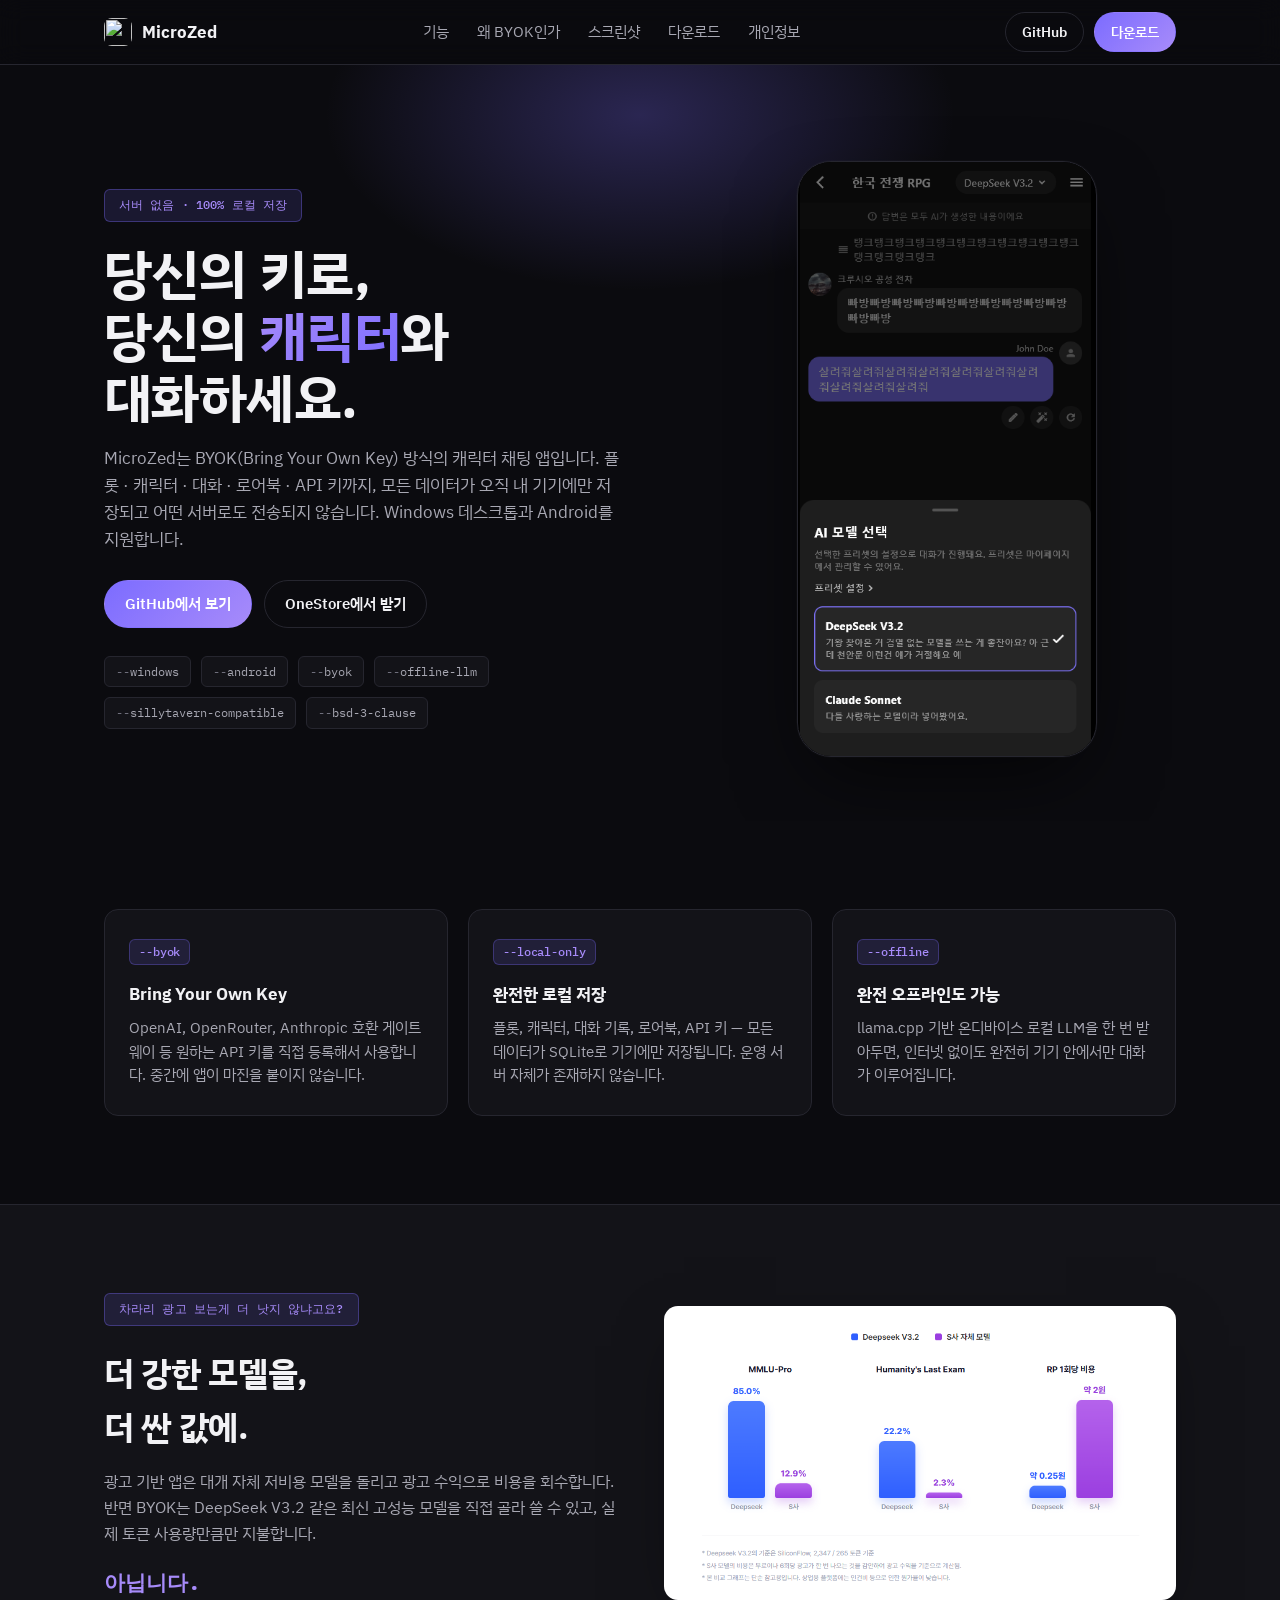
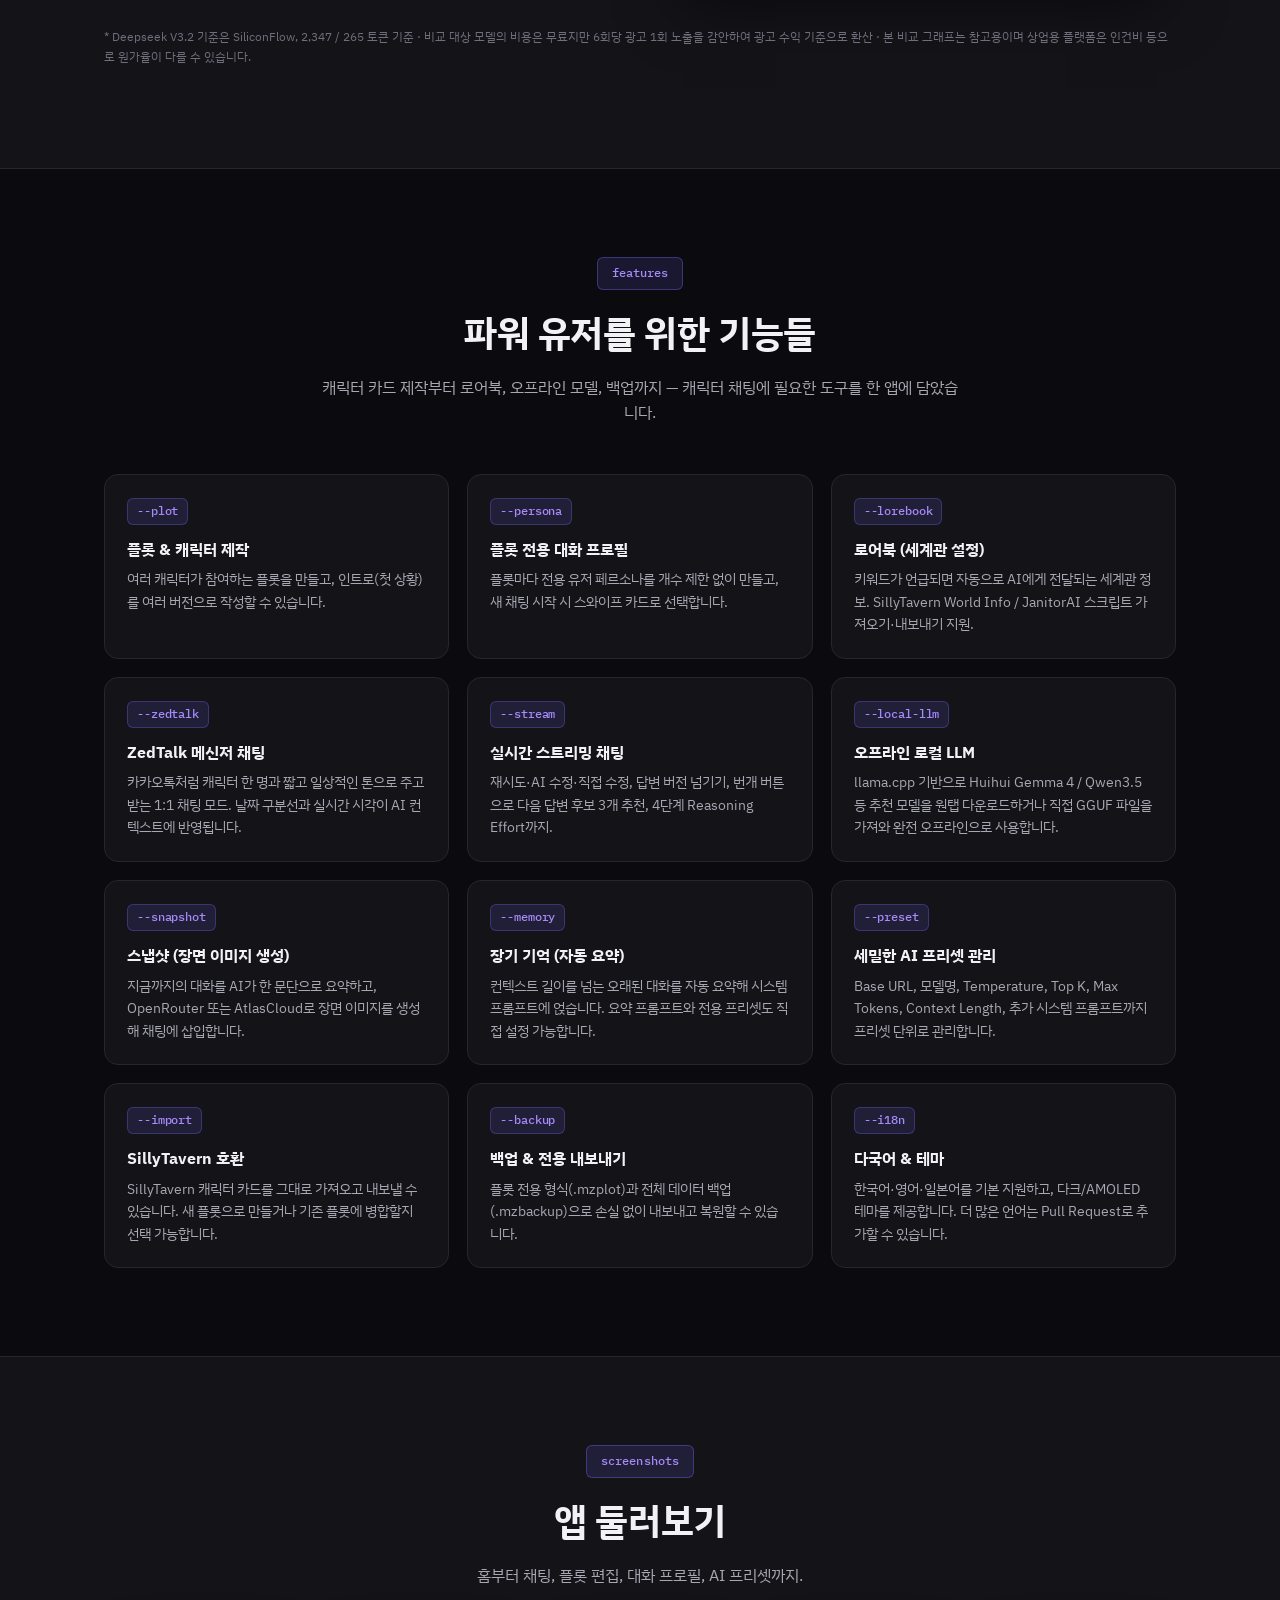
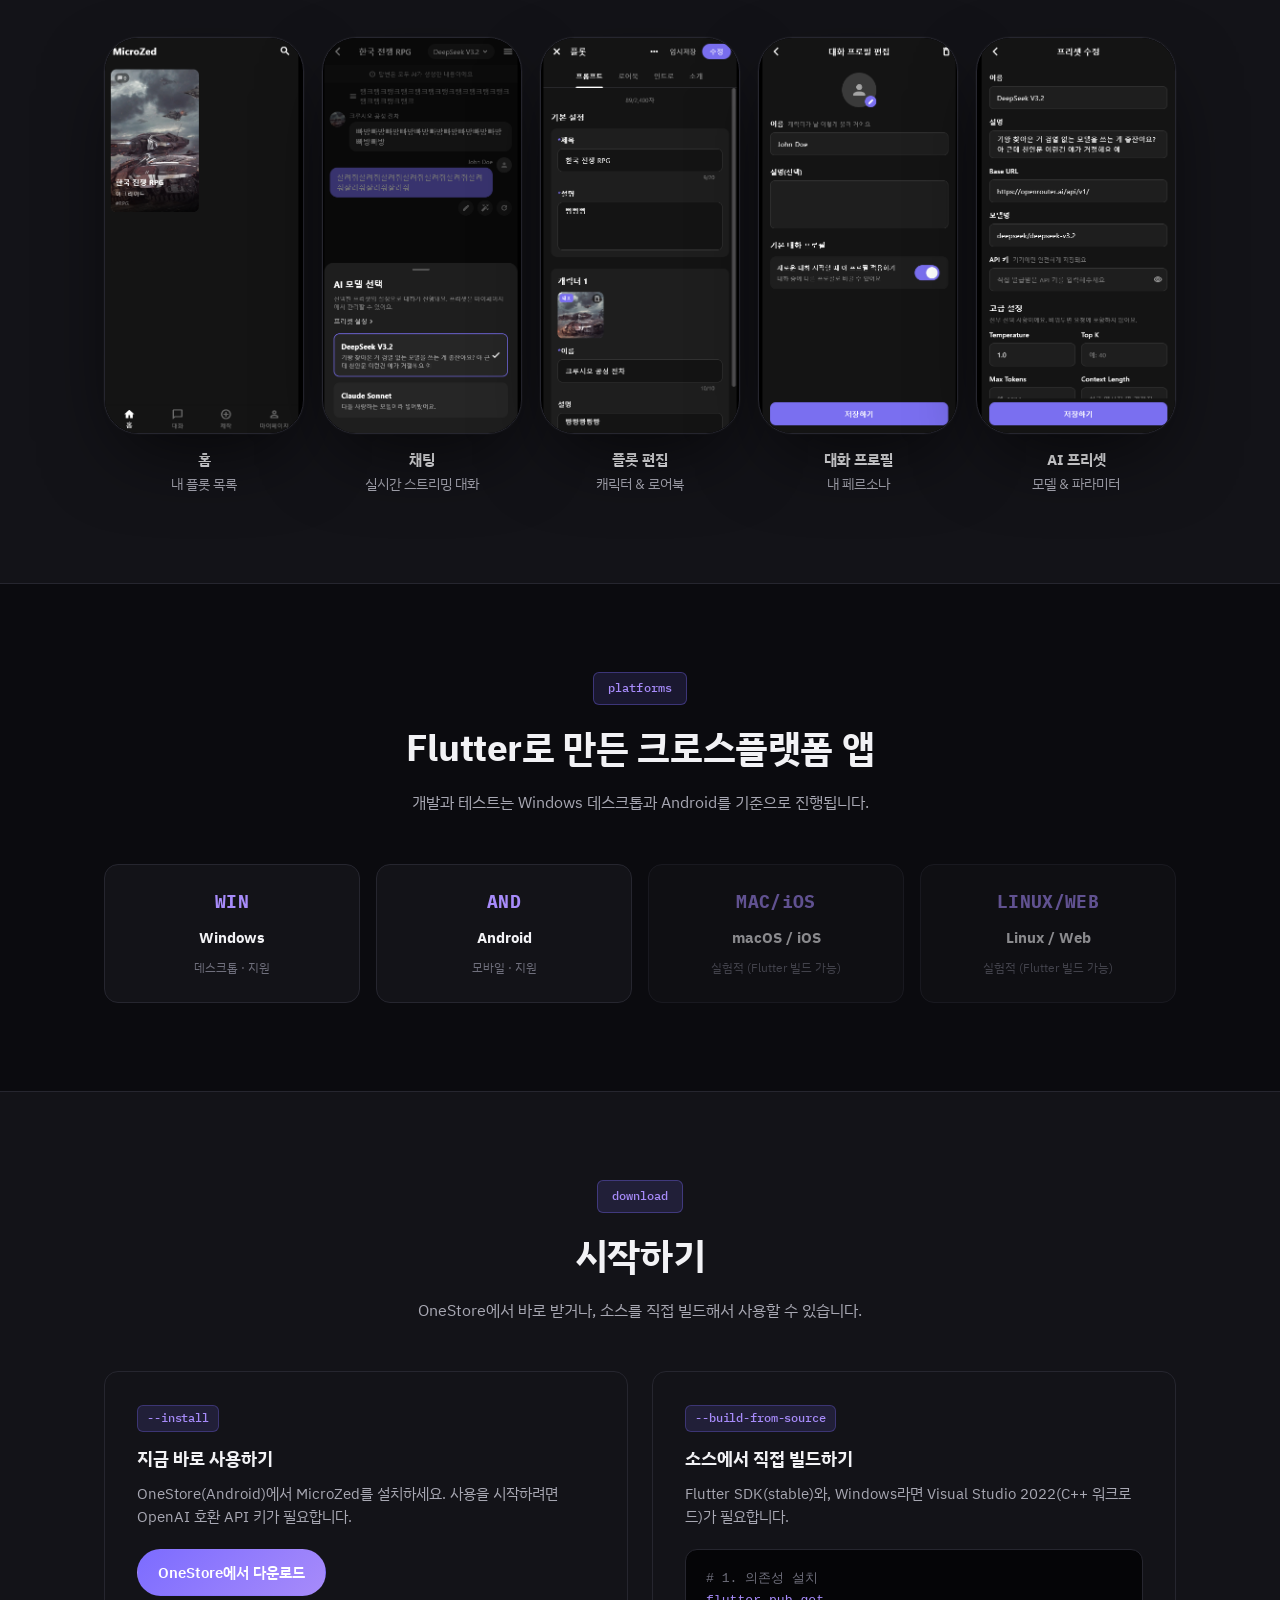
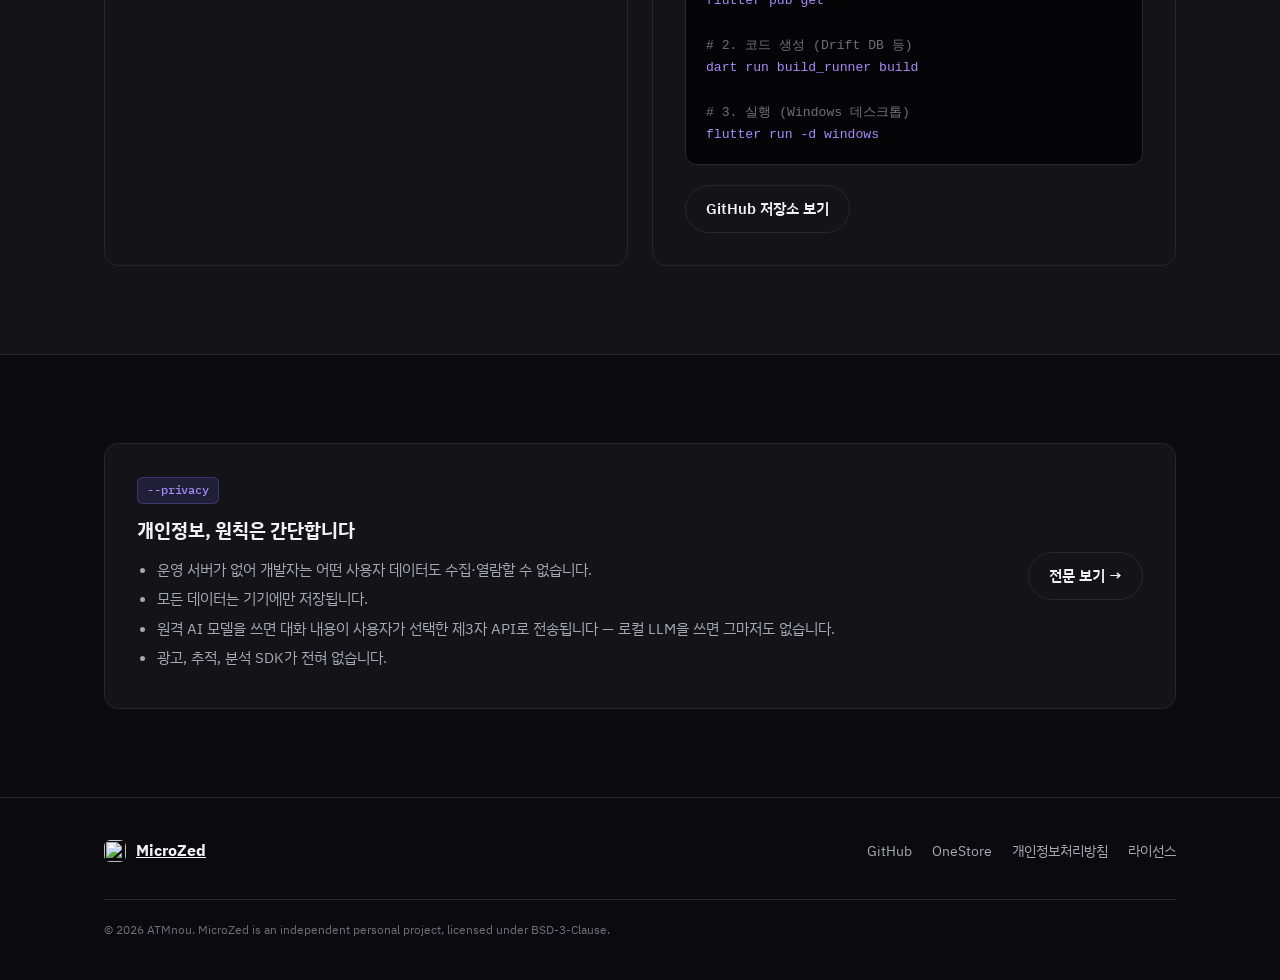
==== docs/index.html @ 9ccc6b8f "page" ====
<!doctype html>
<html lang="ko">
<head>
<meta charset="utf-8">
<meta name="viewport" content="width=device-width, initial-scale=1">
<title>MicroZed — Compact & Strong LLM Frontend for Power Users</title>
<meta name="description" content="MicroZed는 BYOK(Bring Your Own Key) 방식의 캐릭터 채팅 앱입니다. 모든 데이터는 기기에만 저장되고, 오프라인 로컬 LLM도 지원합니다. Windows와 Android에서 사용할 수 있습니다.">
<meta property="og:title" content="MicroZed — Compact & Strong LLM Frontend for Power Users">
<meta property="og:description" content="내 API 키, 내 데이터, 내 기기. 서버 없는 로컬 우선 캐릭터 채팅 앱.">
<meta property="og:type" content="website">
<meta property="og:image" content="./assets/img/showcase.png">
<link rel="icon" href="./assets/img/favicon.png">
<link rel="apple-touch-icon" href="./assets/img/icon-192.png">
<link rel="preconnect" href="https://fonts.googleapis.com">
<link rel="preconnect" href="https://fonts.gstatic.com" crossorigin>
<link href="https://fonts.googleapis.com/css2?family=IBM+Plex+Mono:wght@400;500;600;700&family=IBM+Plex+Sans+KR:wght@400;500;600;700;800&display=swap" rel="stylesheet">
<link rel="stylesheet" href="./assets/css/style.css">
</head>
<body>

<header class="nav">
  <div class="wrap">
    <a href="#top" class="brand">
      <img src="./assets/img/icon-192.png" alt="">
      MicroZed
    </a>
    <nav>
      <ul class="nav-links">
        <li><a href="#features">기능</a></li>
        <li><a href="#byok">왜 BYOK인가</a></li>
        <li><a href="#screenshots">스크린샷</a></li>
        <li><a href="#download">다운로드</a></li>
        <li><a href="#privacy">개인정보</a></li>
      </ul>
    </nav>
    <div class="nav-cta">
      <a class="btn btn-ghost btn-sm" href="https://github.com/ATMnou/MicroZed" target="_blank" rel="noopener">GitHub</a>
      <a class="btn btn-primary btn-sm" href="#download">다운로드</a>
    </div>
    <button class="nav-toggle" aria-label="메뉴" onclick="document.querySelector('.nav-links').classList.toggle('open')">☰</button>
  </div>
</header>

<main id="top">

  <!-- HERO -->
  <section class="hero">
    <div class="wrap">
      <div class="hero-copy">
        <span class="eyebrow">서버 없음 · 100% 로컬 저장</span>
        <h1>당신의 키로,<br>당신의 <span class="accent">캐릭터</span>와<br>대화하세요.</h1>
        <p class="lead">
          MicroZed는 BYOK(Bring Your Own Key) 방식의 캐릭터 채팅 앱입니다.
          플롯 · 캐릭터 · 대화 · 로어북 · API 키까지, 모든 데이터가 오직 내 기기에만 저장되고
          어떤 서버로도 전송되지 않습니다. Windows 데스크톱과 Android를 지원합니다.
        </p>
        <div class="cta-row">
          <a class="btn btn-primary" href="https://github.com/ATMnou/MicroZed" target="_blank" rel="noopener">GitHub에서 보기</a>
          <a class="btn btn-ghost" href="https://m.onestore.co.kr/v2/ko-kr/app/0001007910" target="_blank" rel="noopener">OneStore에서 받기</a>
        </div>
        <div class="badges">
          <span class="pill">windows</span>
          <span class="pill">android</span>
          <span class="pill">byok</span>
          <span class="pill">offline-llm</span>
          <span class="pill">sillytavern-compatible</span>
          <span class="pill">bsd-3-clause</span>
        </div>
      </div>
      <div class="hero-visual">
        <div class="phone-frame">
          <div class="shot" style="background-position-x: 25%;"></div>
        </div>
      </div>
    </div>
  </section>

  <!-- PILLARS -->
  <section class="pillars-section">
    <div class="wrap">
      <div class="pillars">
        <div class="pillar">
          <span class="flag">--byok</span>
          <h3>Bring Your Own Key</h3>
          <p>OpenAI, OpenRouter, Anthropic 호환 게이트웨이 등 원하는 API 키를 직접 등록해서 사용합니다. 중간에 앱이 마진을 붙이지 않습니다.</p>
        </div>
        <div class="pillar">
          <span class="flag">--local-only</span>
          <h3>완전한 로컬 저장</h3>
          <p>플롯, 캐릭터, 대화 기록, 로어북, API 키 — 모든 데이터가 SQLite로 기기에만 저장됩니다. 운영 서버 자체가 존재하지 않습니다.</p>
        </div>
        <div class="pillar">
          <span class="flag">--offline</span>
          <h3>완전 오프라인도 가능</h3>
          <p>llama.cpp 기반 온디바이스 로컬 LLM을 한 번 받아두면, 인터넷 없이도 완전히 기기 안에서만 대화가 이루어집니다.</p>
        </div>
      </div>
    </div>
  </section>

  <!-- WHY BYOK -->
  <section id="byok" class="alt">
    <div class="wrap">
      <div class="byok">
        <div class="byok-copy">
          <span class="eyebrow">차라리 광고 보는게 더 낫지 않냐고요?</span>
          <h2>더 강한 모델을,<br>더 싼 값에.</h2>
          <p>
            광고 기반 앱은 대개 자체 저비용 모델을 돌리고 광고 수익으로 비용을 회수합니다.
            반면 BYOK는 DeepSeek V3.2 같은 최신 고성능 모델을 직접 골라 쓸 수 있고,
            실제 토큰 사용량만큼만 지불합니다.
          </p>
          <p class="verdict">아닙니다.</p>
        </div>
        <div class="byok-chart">
          <img src="./assets/img/facts.png" alt="Deepseek V3.2와 광고 기반 자체 모델의 MMLU-Pro, Humanity's Last Exam, 대화 1회당 비용 비교 그래프. Deepseek V3.2가 세 항목 모두에서 우세합니다.">
        </div>
      </div>
      <p class="fine-print">
        * Deepseek V3.2 기준은 SiliconFlow, 2,347 / 265 토큰 기준 · 비교 대상 모델의 비용은 무료지만 6회당 광고 1회 노출을 감안하여 광고 수익 기준으로 환산 · 본 비교 그래프는 참고용이며 상업용 플랫폼은 인건비 등으로 원가율이 다를 수 있습니다.
      </p>
    </div>
  </section>

  <!-- FEATURES -->
  <section id="features">
    <div class="wrap">
      <div class="section-head">
        <span class="eyebrow">features</span>
        <h2>파워 유저를 위한 기능들</h2>
        <p>캐릭터 카드 제작부터 로어북, 오프라인 모델, 백업까지 — 캐릭터 채팅에 필요한 도구를 한 앱에 담았습니다.</p>
      </div>
      <div class="features">
        <div class="feature-card">
          <span class="flag">--plot</span>
          <h3>플롯 &amp; 캐릭터 제작</h3>
          <p>여러 캐릭터가 참여하는 플롯을 만들고, 인트로(첫 상황)를 여러 버전으로 작성할 수 있습니다.</p>
        </div>
        <div class="feature-card">
          <span class="flag">--persona</span>
          <h3>플롯 전용 대화 프로필</h3>
          <p>플롯마다 전용 유저 페르소나를 개수 제한 없이 만들고, 새 채팅 시작 시 스와이프 카드로 선택합니다.</p>
        </div>
        <div class="feature-card">
          <span class="flag">--lorebook</span>
          <h3>로어북 (세계관 설정)</h3>
          <p>키워드가 언급되면 자동으로 AI에게 전달되는 세계관 정보. SillyTavern World Info / JanitorAI 스크립트 가져오기·내보내기 지원.</p>
        </div>
        <div class="feature-card">
          <span class="flag">--zedtalk</span>
          <h3>ZedTalk 메신저 채팅</h3>
          <p>카카오톡처럼 캐릭터 한 명과 짧고 일상적인 톤으로 주고받는 1:1 채팅 모드. 날짜 구분선과 실시간 시각이 AI 컨텍스트에 반영됩니다.</p>
        </div>
        <div class="feature-card">
          <span class="flag">--stream</span>
          <h3>실시간 스트리밍 채팅</h3>
          <p>재시도·AI 수정·직접 수정, 답변 버전 넘기기, 번개 버튼으로 다음 답변 후보 3개 추천, 4단계 Reasoning Effort까지.</p>
        </div>
        <div class="feature-card">
          <span class="flag">--local-llm</span>
          <h3>오프라인 로컬 LLM</h3>
          <p>llama.cpp 기반으로 Huihui Gemma 4 / Qwen3.5 등 추천 모델을 원탭 다운로드하거나 직접 GGUF 파일을 가져와 완전 오프라인으로 사용합니다.</p>
        </div>
        <div class="feature-card">
          <span class="flag">--snapshot</span>
          <h3>스냅샷 (장면 이미지 생성)</h3>
          <p>지금까지의 대화를 AI가 한 문단으로 요약하고, OpenRouter 또는 AtlasCloud로 장면 이미지를 생성해 채팅에 삽입합니다.</p>
        </div>
        <div class="feature-card">
          <span class="flag">--memory</span>
          <h3>장기 기억 (자동 요약)</h3>
          <p>컨텍스트 길이를 넘는 오래된 대화를 자동 요약해 시스템 프롬프트에 얹습니다. 요약 프롬프트와 전용 프리셋도 직접 설정 가능합니다.</p>
        </div>
        <div class="feature-card">
          <span class="flag">--preset</span>
          <h3>세밀한 AI 프리셋 관리</h3>
          <p>Base URL, 모델명, Temperature, Top K, Max Tokens, Context Length, 추가 시스템 프롬프트까지 프리셋 단위로 관리합니다.</p>
        </div>
        <div class="feature-card">
          <span class="flag">--import</span>
          <h3>SillyTavern 호환</h3>
          <p>SillyTavern 캐릭터 카드를 그대로 가져오고 내보낼 수 있습니다. 새 플롯으로 만들거나 기존 플롯에 병합할지 선택 가능합니다.</p>
        </div>
        <div class="feature-card">
          <span class="flag">--backup</span>
          <h3>백업 &amp; 전용 내보내기</h3>
          <p>플롯 전용 형식(.mzplot)과 전체 데이터 백업(.mzbackup)으로 손실 없이 내보내고 복원할 수 있습니다.</p>
        </div>
        <div class="feature-card">
          <span class="flag">--i18n</span>
          <h3>다국어 &amp; 테마</h3>
          <p>한국어·영어·일본어를 기본 지원하고, 다크/AMOLED 테마를 제공합니다. 더 많은 언어는 Pull Request로 추가할 수 있습니다.</p>
        </div>
      </div>
    </div>
  </section>

  <!-- SCREENSHOTS -->
  <section id="screenshots" class="alt">
    <div class="wrap">
      <div class="section-head">
        <span class="eyebrow">screenshots</span>
        <h2>앱 둘러보기</h2>
        <p>홈부터 채팅, 플롯 편집, 대화 프로필, AI 프리셋까지.</p>
      </div>
      <div class="shots">
        <div class="shot-item">
          <div class="phone-frame"><div class="shot" style="background-position-x: 0%;"></div></div>
          <div class="caption"><b>홈</b>내 플롯 목록</div>
        </div>
        <div class="shot-item">
          <div class="phone-frame"><div class="shot" style="background-position-x: 25%;"></div></div>
          <div class="caption"><b>채팅</b>실시간 스트리밍 대화</div>
        </div>
        <div class="shot-item">
          <div class="phone-frame"><div class="shot" style="background-position-x: 50%;"></div></div>
          <div class="caption"><b>플롯 편집</b>캐릭터 &amp; 로어북</div>
        </div>
        <div class="shot-item">
          <div class="phone-frame"><div class="shot" style="background-position-x: 75%;"></div></div>
          <div class="caption"><b>대화 프로필</b>내 페르소나</div>
        </div>
        <div class="shot-item">
          <div class="phone-frame"><div class="shot" style="background-position-x: 100%;"></div></div>
          <div class="caption"><b>AI 프리셋</b>모델 &amp; 파라미터</div>
        </div>
      </div>
    </div>
  </section>

  <!-- PLATFORMS -->
  <section id="platforms">
    <div class="wrap">
      <div class="section-head">
        <span class="eyebrow">platforms</span>
        <h2>Flutter로 만든 크로스플랫폼 앱</h2>
        <p>개발과 테스트는 Windows 데스크톱과 Android를 기준으로 진행됩니다.</p>
      </div>
      <div class="platforms">
        <div class="platform-card">
          <div class="tag">WIN</div>
          <h4>Windows</h4>
          <span>데스크톱 · 지원</span>
        </div>
        <div class="platform-card">
          <div class="tag">AND</div>
          <h4>Android</h4>
          <span>모바일 · 지원</span>
        </div>
        <div class="platform-card dim">
          <div class="tag">MAC/iOS</div>
          <h4>macOS / iOS</h4>
          <span>실험적 (Flutter 빌드 가능)</span>
        </div>
        <div class="platform-card dim">
          <div class="tag">LINUX/WEB</div>
          <h4>Linux / Web</h4>
          <span>실험적 (Flutter 빌드 가능)</span>
        </div>
      </div>
    </div>
  </section>

  <!-- DOWNLOAD -->
  <section id="download" class="alt">
    <div class="wrap">
      <div class="section-head">
        <span class="eyebrow">download</span>
        <h2>시작하기</h2>
        <p>OneStore에서 바로 받거나, 소스를 직접 빌드해서 사용할 수 있습니다.</p>
      </div>
      <div class="download-panel">
        <div class="download-card">
          <span class="flag">--install</span>
          <h3>지금 바로 사용하기</h3>
          <p>OneStore(Android)에서 MicroZed를 설치하세요. 사용을 시작하려면 OpenAI 호환 API 키가 필요합니다.</p>
          <a class="btn btn-primary" href="https://m.onestore.co.kr/v2/ko-kr/app/0001007910" target="_blank" rel="noopener">OneStore에서 다운로드</a>
        </div>
        <div class="download-card">
          <span class="flag">--build-from-source</span>
          <h3>소스에서 직접 빌드하기</h3>
          <p>Flutter SDK(stable)와, Windows라면 Visual Studio 2022(C++ 워크로드)가 필요합니다.</p>
          <pre class="code"><span class="cmt"># 1. 의존성 설치</span>
<span class="cmd">flutter pub get</span>

<span class="cmt"># 2. 코드 생성 (Drift DB 등)</span>
<span class="cmd">dart run build_runner build</span>

<span class="cmt"># 3. 실행 (Windows 데스크톱)</span>
<span class="cmd">flutter run -d windows</span></pre>
          <a class="btn btn-ghost" href="https://github.com/ATMnou/MicroZed" target="_blank" rel="noopener">GitHub 저장소 보기</a>
        </div>
      </div>
    </div>
  </section>

  <!-- PRIVACY -->
  <section id="privacy">
    <div class="wrap">
      <div class="privacy-box">
        <div>
          <span class="flag">--privacy</span>
          <h3>개인정보, 원칙은 간단합니다</h3>
          <ul>
            <li>운영 서버가 없어 개발자는 어떤 사용자 데이터도 수집·열람할 수 없습니다.</li>
            <li>모든 데이터는 기기에만 저장됩니다.</li>
            <li>원격 AI 모델을 쓰면 대화 내용이 사용자가 선택한 제3자 API로 전송됩니다 — 로컬 LLM을 쓰면 그마저도 없습니다.</li>
            <li>광고, 추적, 분석 SDK가 전혀 없습니다.</li>
          </ul>
        </div>
        <a class="btn btn-ghost" href="./privacy.html">전문 보기 →</a>
      </div>
    </div>
  </section>

</main>

<footer>
  <div class="wrap">
    <a href="#top" class="foot-brand">
      <img src="./assets/img/icon-192.png" alt="">
      MicroZed
    </a>
    <ul class="foot-links">
      <li><a href="https://github.com/ATMnou/MicroZed" target="_blank" rel="noopener">GitHub</a></li>
      <li><a href="https://m.onestore.co.kr/v2/ko-kr/app/0001007910" target="_blank" rel="noopener">OneStore</a></li>
      <li><a href="./privacy.html">개인정보처리방침</a></li>
      <li><a href="https://github.com/ATMnou/MicroZed/blob/main/LICENSE" target="_blank" rel="noopener">라이선스</a></li>
    </ul>
    <div class="copyright">
      © 2026 ATMnou. MicroZed is an independent personal project, licensed under BSD-3-Clause.
    </div>
  </div>
</footer>

</body>
</html>
---- docs/assets/css/style.css ----
:root {
  --bg: #0b0b0f;
  --bg-elev: #131318;
  --bg-elev-2: #1a1a22;
  --border: #26262f;
  --text: #f2f2f5;
  --text-dim: #a8a8b3;
  --text-dimmer: #6f6f7c;
  --accent: #7c6cff;
  --accent-2: #a78bfa;
  --accent-soft: rgba(124, 108, 255, 0.14);
  --radius: 14px;
  --max-w: 1120px;
  font-size: 16px;
}

* { box-sizing: border-box; }

html { scroll-behavior: smooth; }

body {
  margin: 0;
  background: var(--bg);
  color: var(--text);
  font-family: "IBM Plex Sans KR", "Apple SD Gothic Neo", "Segoe UI", system-ui, -apple-system, Roboto, sans-serif;
  line-height: 1.6;
  -webkit-font-smoothing: antialiased;
}

.mono {
  font-family: "IBM Plex Mono", ui-monospace, SFMono-Regular, Menlo, Consolas, monospace;
}

.flag {
  font-family: "IBM Plex Mono", ui-monospace, SFMono-Regular, Menlo, Consolas, monospace;
  font-size: 0.74rem;
  font-weight: 500;
  color: var(--accent-2);
  background: var(--accent-soft);
  border: 1px solid rgba(124, 108, 255, 0.3);
  padding: 3px 9px;
  border-radius: 6px;
  display: inline-block;
  letter-spacing: -0.01em;
  margin-bottom: 12px;
}

img { max-width: 100%; display: block; }

a { color: inherit; }

.wrap {
  max-width: var(--max-w);
  margin: 0 auto;
  padding: 0 24px;
}

/* ---------- Nav ---------- */
header.nav {
  position: sticky;
  top: 0;
  z-index: 50;
  backdrop-filter: blur(12px);
  background: rgba(11, 11, 15, 0.72);
  border-bottom: 1px solid var(--border);
}

.nav .wrap {
  display: flex;
  align-items: center;
  justify-content: space-between;
  height: 64px;
}

.brand {
  display: flex;
  align-items: center;
  gap: 10px;
  font-weight: 700;
  font-size: 1.05rem;
  text-decoration: none;
  color: var(--text);
}

.brand img {
  width: 28px;
  height: 28px;
  border-radius: 8px;
}

.nav-links {
  display: flex;
  gap: 28px;
  list-style: none;
  margin: 0;
  padding: 0;
}

.nav-links a {
  text-decoration: none;
  color: var(--text-dim);
  font-size: 0.92rem;
  transition: color 0.15s ease;
}

.nav-links a:hover { color: var(--text); }

.nav-cta {
  display: flex;
  gap: 10px;
}

.nav-toggle {
  display: none;
  background: none;
  border: 1px solid var(--border);
  color: var(--text);
  border-radius: 8px;
  width: 38px;
  height: 38px;
  font-size: 1.1rem;
  cursor: pointer;
}

/* ---------- Buttons ---------- */
.btn {
  display: inline-flex;
  align-items: center;
  gap: 8px;
  padding: 11px 20px;
  border-radius: 999px;
  font-size: 0.92rem;
  font-weight: 600;
  text-decoration: none;
  border: 1px solid transparent;
  cursor: pointer;
  transition: transform 0.15s ease, background 0.15s ease, border-color 0.15s ease, opacity 0.15s ease;
  white-space: nowrap;
}

.btn:active { transform: scale(0.97); }

.btn-primary {
  background: linear-gradient(135deg, var(--accent), var(--accent-2));
  color: #fff;
}

.btn-primary:hover { opacity: 0.92; }

.btn-ghost {
  background: transparent;
  border-color: var(--border);
  color: var(--text);
}

.btn-ghost:hover { border-color: var(--accent); }

.btn-sm { padding: 8px 16px; font-size: 0.85rem; }

/* ---------- Hero ---------- */
.hero {
  padding: 96px 0 64px;
  position: relative;
  overflow: hidden;
}

.hero::before {
  content: "";
  position: absolute;
  top: -200px;
  left: 50%;
  transform: translateX(-50%);
  width: 900px;
  height: 500px;
  background: radial-gradient(closest-side, rgba(124, 108, 255, 0.28), transparent 70%);
  pointer-events: none;
  z-index: 0;
}

.hero .wrap {
  position: relative;
  z-index: 1;
  display: grid;
  grid-template-columns: 1.1fr 0.9fr;
  gap: 56px;
  align-items: center;
}

.eyebrow {
  display: inline-flex;
  align-items: center;
  gap: 8px;
  font-family: "IBM Plex Mono", ui-monospace, monospace;
  font-size: 0.74rem;
  font-weight: 500;
  letter-spacing: 0.01em;
  color: var(--accent-2);
  background: var(--accent-soft);
  border: 1px solid rgba(124, 108, 255, 0.35);
  padding: 6px 14px;
  border-radius: 6px;
  margin-bottom: 20px;
}

.hero h1 {
  font-size: clamp(2.2rem, 4.4vw, 3.4rem);
  line-height: 1.14;
  margin: 0 0 16px;
  letter-spacing: -0.01em;
}

.hero h1 .accent {
  background: linear-gradient(135deg, var(--accent-2), var(--accent));
  -webkit-background-clip: text;
  background-clip: text;
  color: transparent;
}

.hero p.lead {
  color: var(--text-dim);
  font-size: 1.06rem;
  max-width: 52ch;
  margin: 0 0 28px;
}

.hero .cta-row {
  display: flex;
  flex-wrap: wrap;
  gap: 12px;
  margin-bottom: 28px;
}

.hero .badges {
  display: flex;
  flex-wrap: wrap;
  gap: 10px;
}

.pill {
  font-family: "IBM Plex Mono", ui-monospace, monospace;
  font-size: 0.76rem;
  color: var(--text-dim);
  background: var(--bg-elev);
  border: 1px solid var(--border);
  padding: 5px 11px;
  border-radius: 6px;
}

.pill::before { content: "--"; color: var(--text-dimmer); }

/* phone frame carousel used in hero + screenshots */
.phone-frame {
  position: relative;
  border-radius: 34px;
  border: 1px solid var(--border);
  background: #000;
  box-shadow: 0 30px 80px -20px rgba(0, 0, 0, 0.7), 0 0 0 1px rgba(255,255,255,0.02);
  overflow: hidden;
  aspect-ratio: 413.6 / 821;
}

.phone-frame .shot {
  width: 100%;
  height: 100%;
  background-image: url("../img/showcase.png");
  background-size: 500% 100%;
  background-repeat: no-repeat;
}

.hero-visual {
  display: flex;
  justify-content: center;
}

.hero-visual .phone-frame {
  max-width: 300px;
  width: 100%;
}

/* ---------- Section shared ---------- */
section { padding: 88px 0; }

.section-head {
  text-align: center;
  max-width: 640px;
  margin: 0 auto 48px;
}

.section-head .eyebrow { margin-bottom: 14px; }

.section-head h2 {
  font-size: clamp(1.7rem, 3vw, 2.3rem);
  margin: 0 0 12px;
  letter-spacing: -0.01em;
}

.section-head p {
  color: var(--text-dim);
  margin: 0;
}

.alt { background: var(--bg-elev); border-top: 1px solid var(--border); border-bottom: 1px solid var(--border); }

/* ---------- Pillars ---------- */
.pillars {
  display: grid;
  grid-template-columns: repeat(3, 1fr);
  gap: 20px;
}

.pillar {
  background: var(--bg-elev);
  border: 1px solid var(--border);
  border-radius: 14px;
  padding: 28px 24px;
}

.pillar .flag { margin-bottom: 16px; }

.pillar h3 { margin: 0 0 8px; font-size: 1.05rem; }
.pillar p { margin: 0; color: var(--text-dim); font-size: 0.92rem; }

/* ---------- Why BYOK ---------- */
.byok {
  display: grid;
  grid-template-columns: 1fr 1fr;
  gap: 48px;
  align-items: center;
}

.byok-copy h2 { font-size: clamp(1.6rem, 3vw, 2.1rem); margin: 0 0 16px; letter-spacing: -0.01em; }
.byok-copy p { color: var(--text-dim); margin: 0 0 14px; }
.byok-copy .verdict {
  display: inline-block;
  margin-top: 6px;
  font-family: "IBM Plex Mono", ui-monospace, monospace;
  font-weight: 700;
  font-size: 1.3rem;
  color: var(--accent-2);
}

.byok-chart {
  background: #fff;
  border-radius: var(--radius);
  padding: 12px;
  box-shadow: 0 20px 60px -20px rgba(0,0,0,0.5);
}

.byok-chart img { border-radius: 8px; }

.fine-print { font-size: 0.78rem; color: var(--text-dimmer); margin-top: 14px; }

/* ---------- Features grid ---------- */
.features {
  display: grid;
  grid-template-columns: repeat(3, 1fr);
  gap: 18px;
}

.feature-card {
  background: var(--bg-elev);
  border: 1px solid var(--border);
  border-radius: 14px;
  padding: 22px;
  transition: border-color 0.15s ease, transform 0.15s ease;
}

.feature-card:hover {
  border-color: rgba(124, 108, 255, 0.5);
  transform: translateY(-2px);
}

.feature-card .flag {
  margin-bottom: 12px;
}

.feature-card h3 {
  margin: 0 0 6px;
  font-size: 1rem;
}

.feature-card p {
  margin: 0;
  color: var(--text-dim);
  font-size: 0.88rem;
}

/* ---------- Screenshots ---------- */
.shots {
  display: grid;
  grid-template-columns: repeat(5, 1fr);
  gap: 18px;
}

.shot-item { text-align: center; }

.shot-item .phone-frame { margin: 0 auto 14px; max-width: 220px; }

.shot-item .caption { font-size: 0.86rem; color: var(--text-dim); }
.shot-item .caption b { color: var(--text); display: block; margin-bottom: 2px; font-size: 0.92rem; }

/* nth-child background positions set inline via style attr in HTML */

/* ---------- Platforms ---------- */
.platforms {
  display: grid;
  grid-template-columns: repeat(4, 1fr);
  gap: 16px;
}

.platform-card {
  background: var(--bg-elev);
  border: 1px solid var(--border);
  border-radius: var(--radius);
  padding: 22px;
  text-align: center;
}

.platform-card.dim { opacity: 0.55; }

.platform-card .tag {
  font-family: "IBM Plex Mono", ui-monospace, monospace;
  font-weight: 700;
  font-size: 1.15rem;
  color: var(--accent-2);
  margin-bottom: 10px;
  letter-spacing: 0.02em;
}
.platform-card h4 { margin: 0 0 4px; font-size: 0.95rem; }
.platform-card span { font-size: 0.78rem; color: var(--text-dimmer); }

/* ---------- Download ---------- */
.download-panel {
  display: grid;
  grid-template-columns: 1fr 1fr;
  gap: 24px;
}

.download-card {
  background: var(--bg-elev);
  border: 1px solid var(--border);
  border-radius: var(--radius);
  padding: 32px;
}

.download-card h3 { margin: 0 0 8px; font-size: 1.15rem; }
.download-card p { color: var(--text-dim); margin: 0 0 20px; font-size: 0.92rem; }

pre.code {
  background: #050507;
  border: 1px solid var(--border);
  border-radius: 12px;
  padding: 18px 20px;
  overflow-x: auto;
  font-size: 0.82rem;
  line-height: 1.7;
  color: #d8d8e0;
  margin: 0 0 20px;
}

pre.code .cmt { color: var(--text-dimmer); }
pre.code .cmd { color: var(--accent-2); }

/* ---------- Privacy summary ---------- */
.privacy-box {
  background: var(--bg-elev);
  border: 1px solid var(--border);
  border-radius: var(--radius);
  padding: 32px;
  display: grid;
  grid-template-columns: 1fr auto;
  gap: 24px;
  align-items: center;
}

.privacy-box ul { margin: 0; padding-left: 20px; color: var(--text-dim); font-size: 0.92rem; }
.privacy-box li { margin-bottom: 6px; }
.privacy-box h3 { margin: 0 0 12px; }

/* ---------- Footer ---------- */
footer {
  border-top: 1px solid var(--border);
  padding: 40px 0;
}

footer .wrap {
  display: flex;
  justify-content: space-between;
  align-items: center;
  flex-wrap: wrap;
  gap: 16px;
}

footer .foot-brand {
  display: flex;
  align-items: center;
  gap: 10px;
  font-weight: 700;
}

footer .foot-brand img { width: 22px; height: 22px; border-radius: 6px; }

footer .foot-links {
  display: flex;
  gap: 20px;
  list-style: none;
  padding: 0;
  margin: 0;
  font-size: 0.85rem;
  color: var(--text-dim);
}

footer .foot-links a { text-decoration: none; }
footer .foot-links a:hover { color: var(--text); }

footer .copyright {
  font-size: 0.78rem;
  color: var(--text-dimmer);
  width: 100%;
  margin-top: 20px;
  border-top: 1px solid var(--border);
  padding-top: 20px;
}

/* ---------- Privacy page ---------- */
.doc {
  max-width: 760px;
  margin: 0 auto;
  padding: 64px 24px 96px;
}

.doc h1 { font-size: 2rem; margin-bottom: 4px; }
.doc .effective { color: var(--text-dimmer); font-size: 0.85rem; margin-bottom: 40px; }
.doc h2 { font-size: 1.25rem; margin: 40px 0 12px; color: var(--accent-2); }
.doc p, .doc li { color: var(--text-dim); font-size: 0.96rem; }
.doc ul { padding-left: 22px; }
.doc li { margin-bottom: 8px; }
.doc strong { color: var(--text); }
.doc a { color: var(--accent-2); }
.doc .back { display: inline-block; margin-bottom: 32px; color: var(--text-dim); text-decoration: none; font-size: 0.9rem; }
.doc .back:hover { color: var(--text); }

/* ---------- Responsive ---------- */
@media (max-width: 920px) {
  .hero .wrap { grid-template-columns: 1fr; }
  .hero-visual { order: -1; }
  .hero-visual .phone-frame { max-width: 220px; }
  .byok { grid-template-columns: 1fr; }
  .features { grid-template-columns: repeat(2, 1fr); }
  .pillars { grid-template-columns: 1fr; }
  .shots { grid-template-columns: repeat(3, 1fr); }
  .platforms { grid-template-columns: repeat(2, 1fr); }
  .download-panel { grid-template-columns: 1fr; }
  .privacy-box { grid-template-columns: 1fr; text-align: left; }
}

@media (max-width: 640px) {
  .nav-links { display: none; }
  .nav-links.open {
    display: flex;
    flex-direction: column;
    gap: 0;
    position: absolute;
    top: 64px;
    left: 0;
    right: 0;
    background: var(--bg-elev);
    border-bottom: 1px solid var(--border);
    padding: 8px 24px 16px;
  }
  .nav-links.open a { padding: 12px 0; border-bottom: 1px solid var(--border); }
  .nav-links.open li:last-child a { border-bottom: none; }
  .nav-cta .btn-ghost { display: none; }
  .nav-toggle { display: block; }
  section { padding: 64px 0; }
  .features { grid-template-columns: 1fr; }
  .shots { grid-template-columns: repeat(2, 1fr); }
  footer .wrap { flex-direction: column; align-items: flex-start; }
}
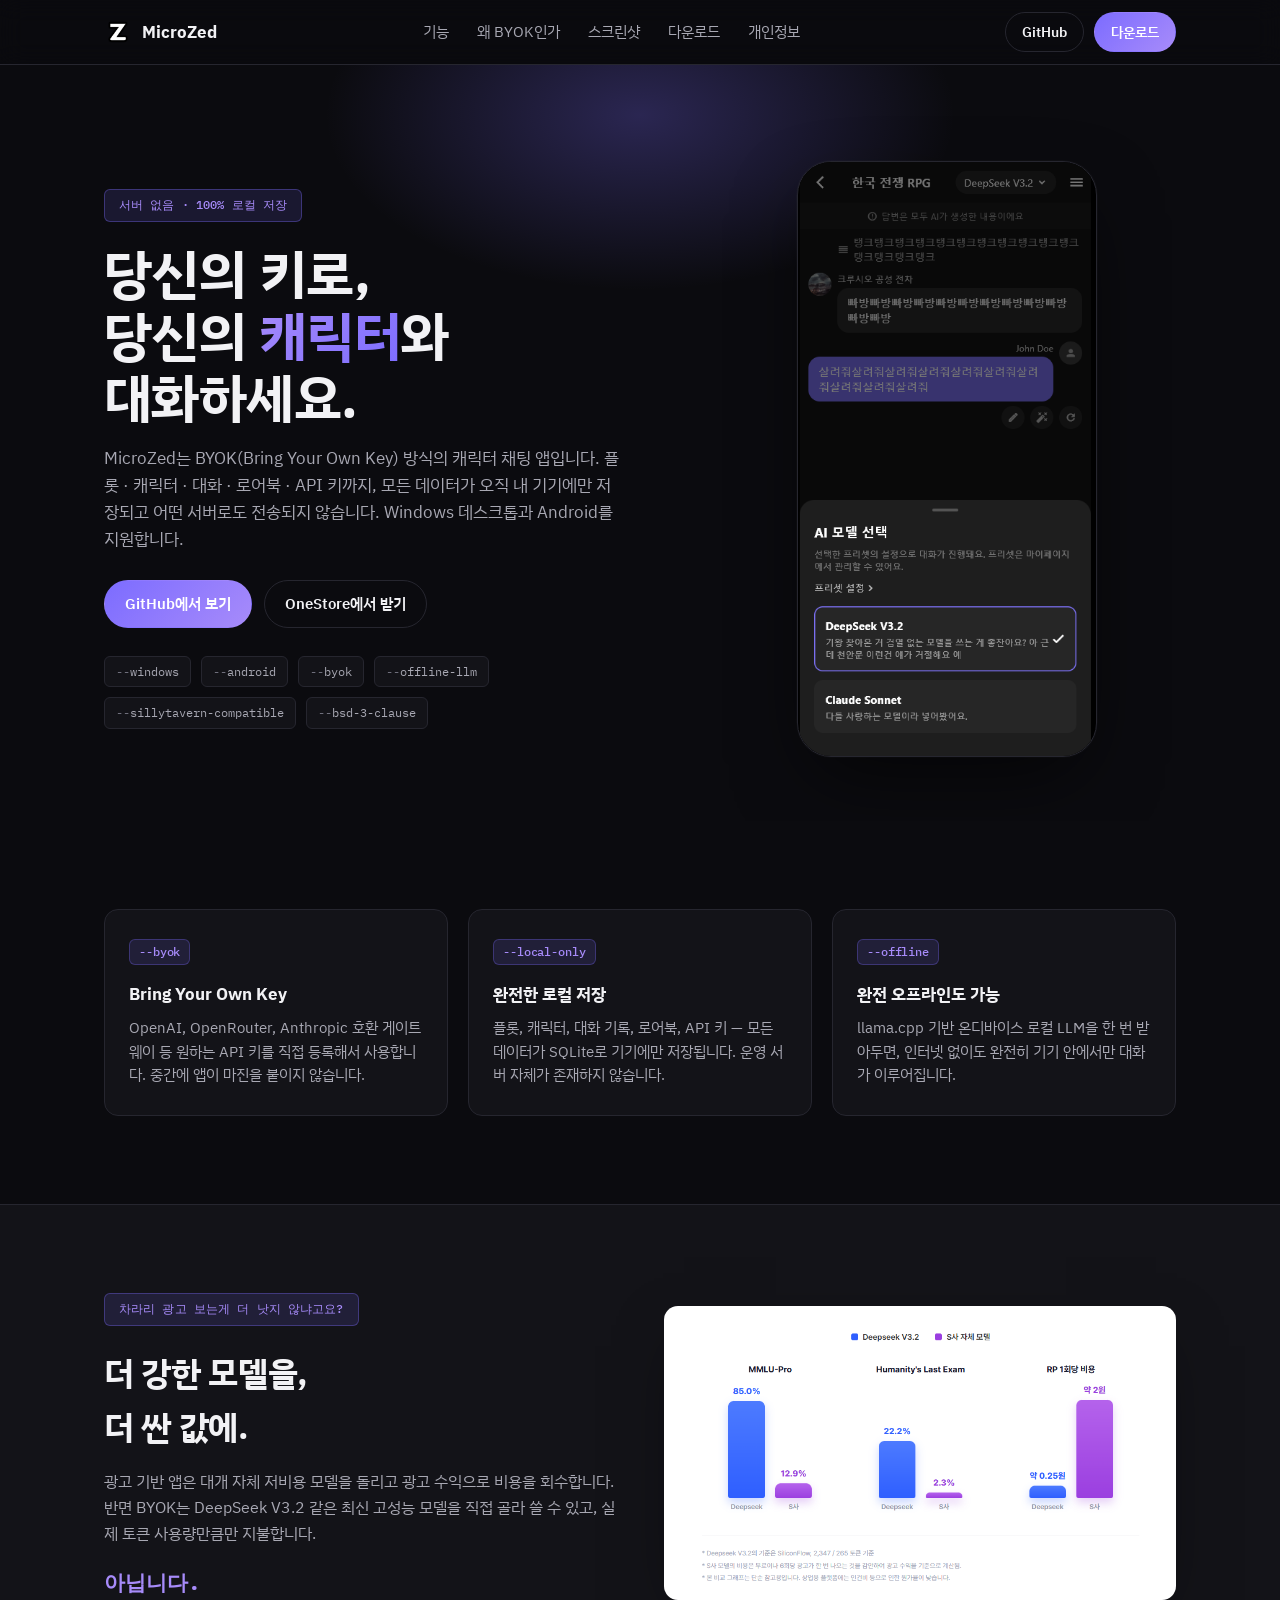
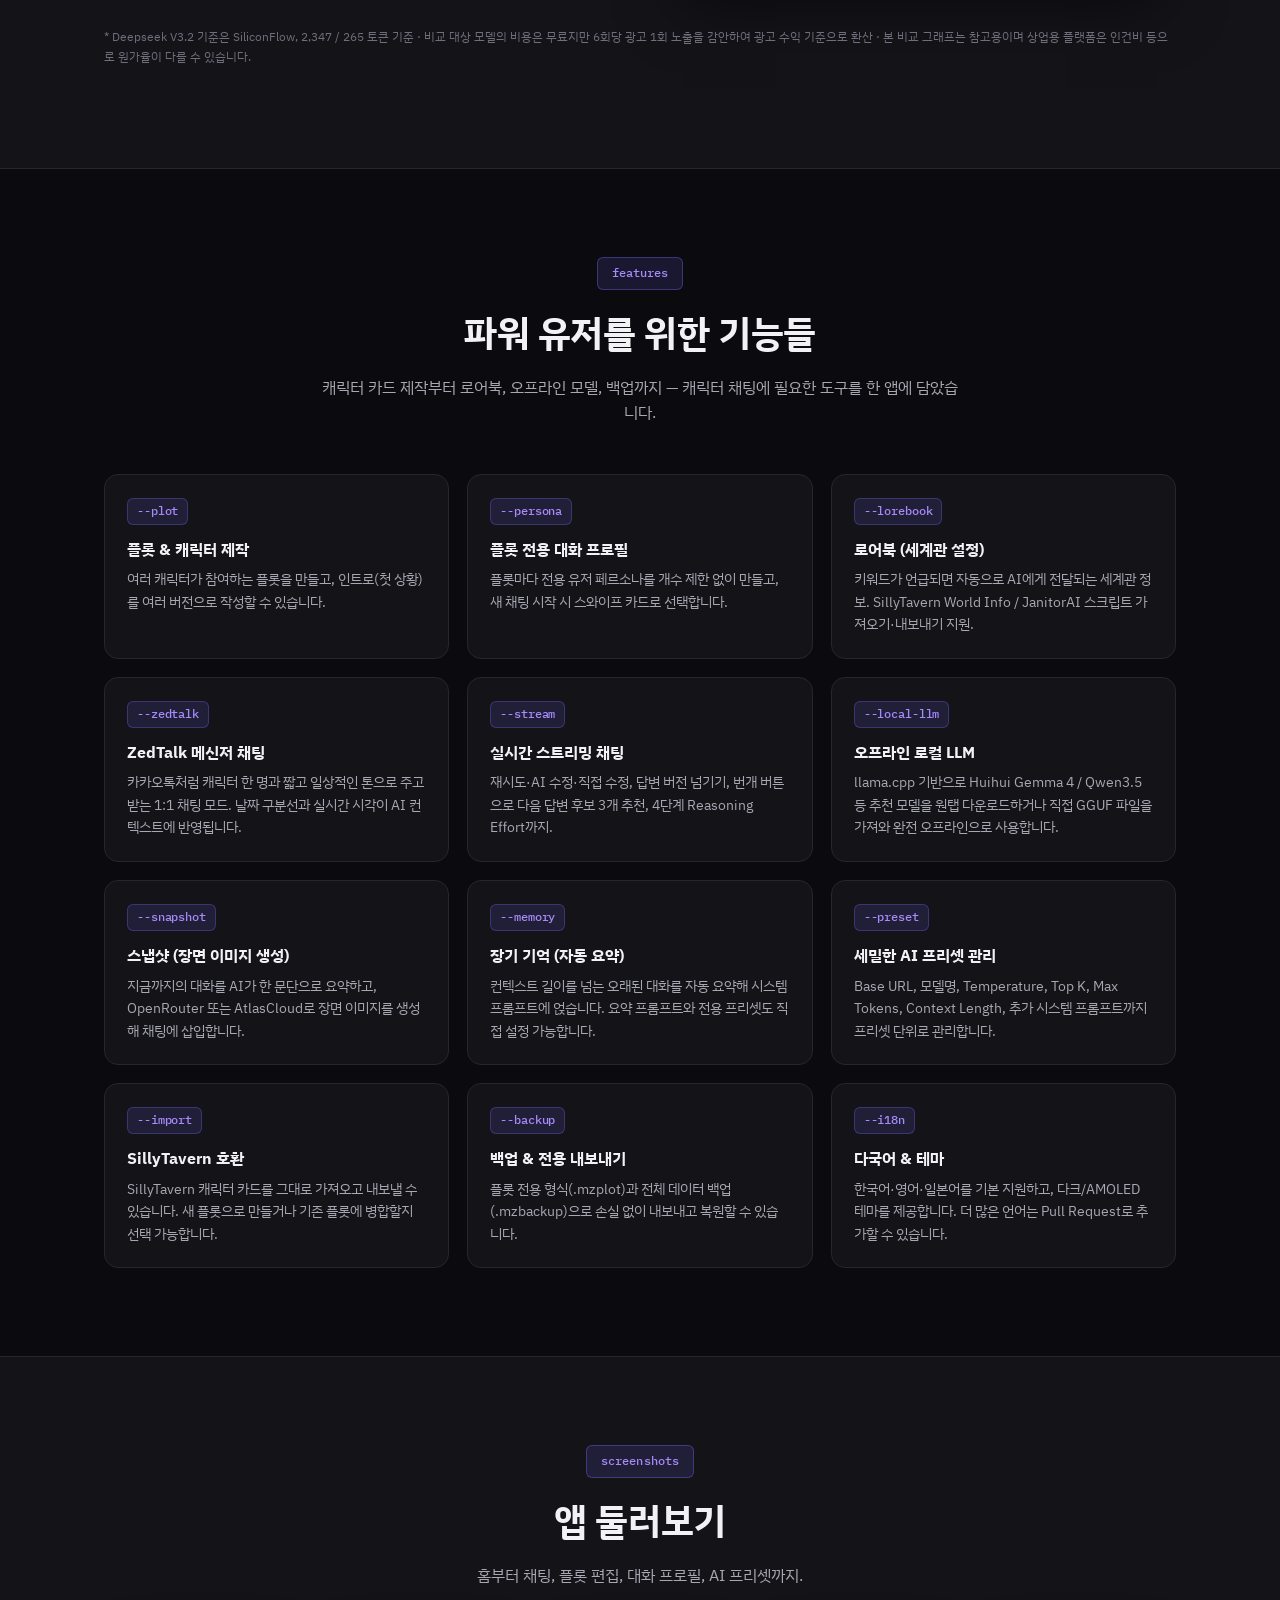
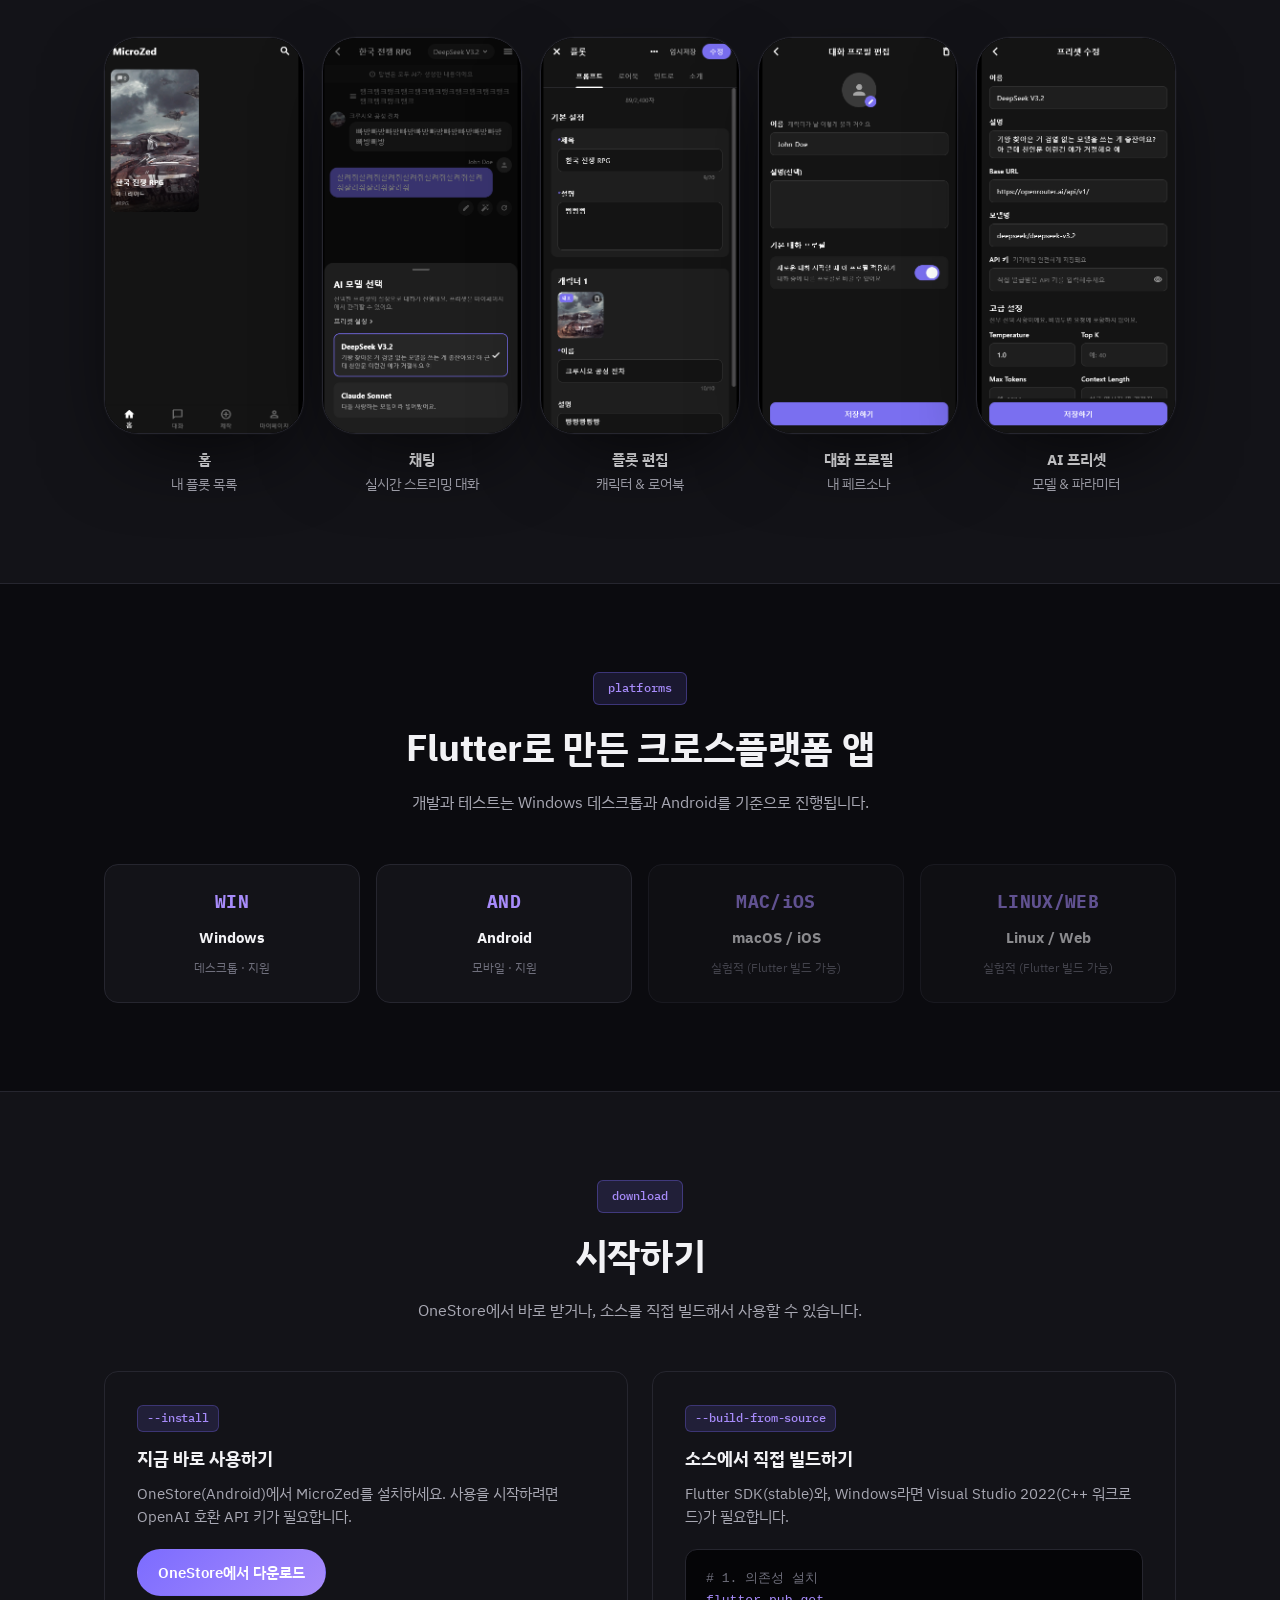
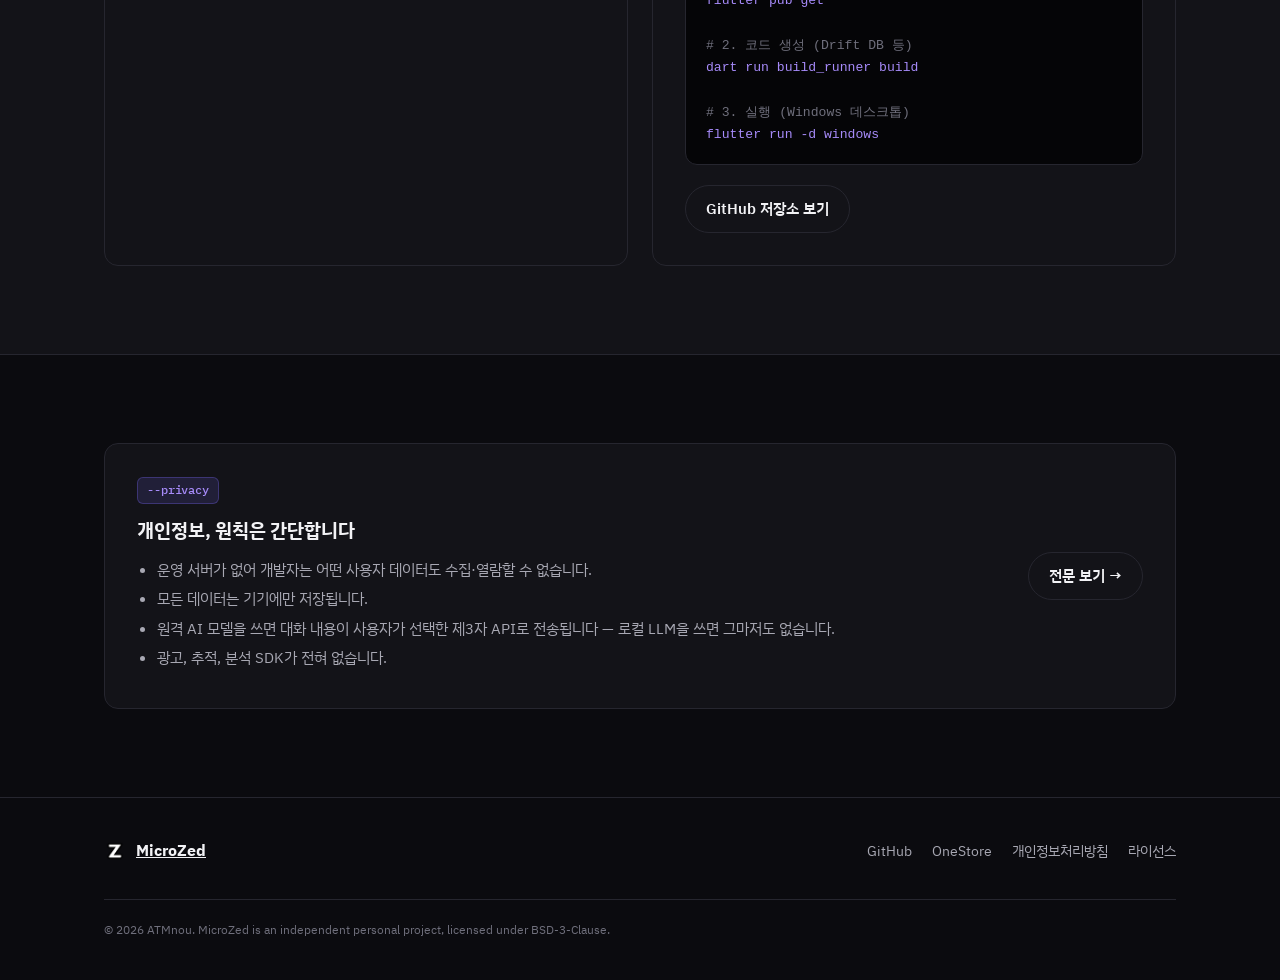
==== commit 3f290b31: "fixed icon" ====
--- a/docs/index.html
+++ b/docs/index.html
@@ -1,286 +1,279 @@
 <!doctype html>
 <html lang="ko">
-<head>
-<meta charset="utf-8">
-<meta name="viewport" content="width=device-width, initial-scale=1">
-<title>MicroZed — Compact & Strong LLM Frontend for Power Users</title>
-<meta name="description" content="MicroZed는 BYOK(Bring Your Own Key) 방식의 캐릭터 채팅 앱입니다. 모든 데이터는 기기에만 저장되고, 오프라인 로컬 LLM도 지원합니다. Windows와 Android에서 사용할 수 있습니다.">
-<meta property="og:title" content="MicroZed — Compact & Strong LLM Frontend for Power Users">
-<meta property="og:description" content="내 API 키, 내 데이터, 내 기기. 서버 없는 로컬 우선 캐릭터 채팅 앱.">
-<meta property="og:type" content="website">
-<meta property="og:image" content="./assets/img/showcase.png">
-<link rel="icon" href="./assets/img/favicon.png">
-<link rel="apple-touch-icon" href="./assets/img/icon-192.png">
-<link rel="preconnect" href="https://fonts.googleapis.com">
-<link rel="preconnect" href="https://fonts.gstatic.com" crossorigin>
-<link href="https://fonts.googleapis.com/css2?family=IBM+Plex+Mono:wght@400;500;600;700&family=IBM+Plex+Sans+KR:wght@400;500;600;700;800&display=swap" rel="stylesheet">
-<link rel="stylesheet" href="./assets/css/style.css">
-</head>
-<body>
-
-<header class="nav">
-  <div class="wrap">
-    <a href="#top" class="brand">
-      <img src="./assets/img/icon-192.png" alt="">
-      MicroZed
-    </a>
-    <nav>
-      <ul class="nav-links">
-        <li><a href="#features">기능</a></li>
-        <li><a href="#byok">왜 BYOK인가</a></li>
-        <li><a href="#screenshots">스크린샷</a></li>
-        <li><a href="#download">다운로드</a></li>
-        <li><a href="#privacy">개인정보</a></li>
-      </ul>
-    </nav>
-    <div class="nav-cta">
-      <a class="btn btn-ghost btn-sm" href="https://github.com/ATMnou/MicroZed" target="_blank" rel="noopener">GitHub</a>
-      <a class="btn btn-primary btn-sm" href="#download">다운로드</a>
-    </div>
-    <button class="nav-toggle" aria-label="메뉴" onclick="document.querySelector('.nav-links').classList.toggle('open')">☰</button>
-  </div>
-</header>
-
-<main id="top">
-
-  <!-- HERO -->
-  <section class="hero">
-    <div class="wrap">
-      <div class="hero-copy">
-        <span class="eyebrow">서버 없음 · 100% 로컬 저장</span>
-        <h1>당신의 키로,<br>당신의 <span class="accent">캐릭터</span>와<br>대화하세요.</h1>
-        <p class="lead">
-          MicroZed는 BYOK(Bring Your Own Key) 방식의 캐릭터 채팅 앱입니다.
-          플롯 · 캐릭터 · 대화 · 로어북 · API 키까지, 모든 데이터가 오직 내 기기에만 저장되고
-          어떤 서버로도 전송되지 않습니다. Windows 데스크톱과 Android를 지원합니다.
-        </p>
-        <div class="cta-row">
-          <a class="btn btn-primary" href="https://github.com/ATMnou/MicroZed" target="_blank" rel="noopener">GitHub에서 보기</a>
-          <a class="btn btn-ghost" href="https://m.onestore.co.kr/v2/ko-kr/app/0001007910" target="_blank" rel="noopener">OneStore에서 받기</a>
-        </div>
-        <div class="badges">
-          <span class="pill">windows</span>
-          <span class="pill">android</span>
-          <span class="pill">byok</span>
-          <span class="pill">offline-llm</span>
-          <span class="pill">sillytavern-compatible</span>
-          <span class="pill">bsd-3-clause</span>
-        </div>
+  <head>
+    <meta charset="utf-8" />
+    <meta name="viewport" content="width=device-width, initial-scale=1" />
+    <title>MicroZed — Compact & Strong LLM Frontend for Power Users</title>
+    <meta name="description" content="MicroZed는 BYOK(Bring Your Own Key) 방식의 캐릭터 채팅 앱입니다. 모든 데이터는 기기에만 저장되고, 오프라인 로컬 LLM도 지원합니다. Windows와 Android에서 사용할 수 있습니다." />
+    <meta property="og:title" content="MicroZed — Compact & Strong LLM Frontend for Power Users" />
+    <meta property="og:description" content="내 API 키, 내 데이터, 내 기기. 서버 없는 로컬 우선 캐릭터 채팅 앱." />
+    <meta property="og:type" content="website" />
+    <meta property="og:image" content="./assets/img/showcase.png" />
+    <link rel="icon" href="./assets/img/favicon.png" />
+    <link rel="apple-touch-icon" href="./assets/img/icon-192.png" />
+    <link rel="preconnect" href="https://fonts.googleapis.com" />
+    <link rel="preconnect" href="https://fonts.gstatic.com" crossorigin />
+    <link href="https://fonts.googleapis.com/css2?family=IBM+Plex+Mono:wght@400;500;600;700&family=IBM+Plex+Sans+KR:wght@400;500;600;700;800&display=swap" rel="stylesheet" />
+    <link rel="stylesheet" href="./assets/css/style.css" />
+  </head>
+  <body>
+    <header class="nav">
+      <div class="wrap">
+        <a href="#top" class="brand">
+          <img src="./assets/img/icon-192.png" alt="" />
+          MicroZed
+        </a>
+        <nav>
+          <ul class="nav-links">
+            <li><a href="#features">기능</a></li>
+            <li><a href="#byok">왜 BYOK인가</a></li>
+            <li><a href="#screenshots">스크린샷</a></li>
+            <li><a href="#download">다운로드</a></li>
+            <li><a href="#privacy">개인정보</a></li>
+          </ul>
+        </nav>
+        <div class="nav-cta">
+          <a class="btn btn-ghost btn-sm" href="https://github.com/ATMnou/MicroZed" target="_blank" rel="noopener">GitHub</a>
+          <a class="btn btn-primary btn-sm" href="#download">다운로드</a>
+        </div>
+        <button class="nav-toggle" aria-label="메뉴" onclick="document.querySelector('.nav-links').classList.toggle('open')">☰</button>
       </div>
-      <div class="hero-visual">
-        <div class="phone-frame">
-          <div class="shot" style="background-position-x: 25%;"></div>
-        </div>
-      </div>
-    </div>
-  </section>
-
-  <!-- PILLARS -->
-  <section class="pillars-section">
-    <div class="wrap">
-      <div class="pillars">
-        <div class="pillar">
-          <span class="flag">--byok</span>
-          <h3>Bring Your Own Key</h3>
-          <p>OpenAI, OpenRouter, Anthropic 호환 게이트웨이 등 원하는 API 키를 직접 등록해서 사용합니다. 중간에 앱이 마진을 붙이지 않습니다.</p>
-        </div>
-        <div class="pillar">
-          <span class="flag">--local-only</span>
-          <h3>완전한 로컬 저장</h3>
-          <p>플롯, 캐릭터, 대화 기록, 로어북, API 키 — 모든 데이터가 SQLite로 기기에만 저장됩니다. 운영 서버 자체가 존재하지 않습니다.</p>
-        </div>
-        <div class="pillar">
-          <span class="flag">--offline</span>
-          <h3>완전 오프라인도 가능</h3>
-          <p>llama.cpp 기반 온디바이스 로컬 LLM을 한 번 받아두면, 인터넷 없이도 완전히 기기 안에서만 대화가 이루어집니다.</p>
-        </div>
-      </div>
-    </div>
-  </section>
-
-  <!-- WHY BYOK -->
-  <section id="byok" class="alt">
-    <div class="wrap">
-      <div class="byok">
-        <div class="byok-copy">
-          <span class="eyebrow">차라리 광고 보는게 더 낫지 않냐고요?</span>
-          <h2>더 강한 모델을,<br>더 싼 값에.</h2>
-          <p>
-            광고 기반 앱은 대개 자체 저비용 모델을 돌리고 광고 수익으로 비용을 회수합니다.
-            반면 BYOK는 DeepSeek V3.2 같은 최신 고성능 모델을 직접 골라 쓸 수 있고,
-            실제 토큰 사용량만큼만 지불합니다.
+    </header>
+
+    <main id="top">
+      <!-- HERO -->
+      <section class="hero">
+        <div class="wrap">
+          <div class="hero-copy">
+            <span class="eyebrow">서버 없음 · 100% 로컬 저장</span>
+            <h1>당신의 키로,<br />당신의 <span class="accent">캐릭터</span>와<br />대화하세요.</h1>
+            <p class="lead">
+              MicroZed는 BYOK(Bring Your Own Key) 방식의 캐릭터 채팅 앱입니다. 플롯 · 캐릭터 · 대화 · 로어북 · API 키까지, 모든 데이터가 오직 내 기기에만 저장되고 어떤 서버로도 전송되지 않습니다. Windows 데스크톱과 Android를 지원합니다.
+            </p>
+            <div class="cta-row">
+              <a class="btn btn-primary" href="https://github.com/ATMnou/MicroZed" target="_blank" rel="noopener">GitHub에서 보기</a>
+              <a class="btn btn-ghost" href="https://m.onestore.co.kr/v2/ko-kr/app/0001007910" target="_blank" rel="noopener">OneStore에서 받기</a>
+            </div>
+            <div class="badges">
+              <span class="pill">windows</span>
+              <span class="pill">android</span>
+              <span class="pill">byok</span>
+              <span class="pill">offline-llm</span>
+              <span class="pill">sillytavern-compatible</span>
+              <span class="pill">bsd-3-clause</span>
+            </div>
+          </div>
+          <div class="hero-visual">
+            <div class="phone-frame">
+              <div class="shot" style="background-position-x: 25%"></div>
+            </div>
+          </div>
+        </div>
+      </section>
+
+      <!-- PILLARS -->
+      <section class="pillars-section">
+        <div class="wrap">
+          <div class="pillars">
+            <div class="pillar">
+              <span class="flag">--byok</span>
+              <h3>Bring Your Own Key</h3>
+              <p>OpenAI, OpenRouter, Anthropic 호환 게이트웨이 등 원하는 API 키를 직접 등록해서 사용합니다. 중간에 앱이 마진을 붙이지 않습니다.</p>
+            </div>
+            <div class="pillar">
+              <span class="flag">--local-only</span>
+              <h3>완전한 로컬 저장</h3>
+              <p>플롯, 캐릭터, 대화 기록, 로어북, API 키 — 모든 데이터가 SQLite로 기기에만 저장됩니다. 운영 서버 자체가 존재하지 않습니다.</p>
+            </div>
+            <div class="pillar">
+              <span class="flag">--offline</span>
+              <h3>완전 오프라인도 가능</h3>
+              <p>llama.cpp 기반 온디바이스 로컬 LLM을 한 번 받아두면, 인터넷 없이도 완전히 기기 안에서만 대화가 이루어집니다.</p>
+            </div>
+          </div>
+        </div>
+      </section>
+
+      <!-- WHY BYOK -->
+      <section id="byok" class="alt">
+        <div class="wrap">
+          <div class="byok">
+            <div class="byok-copy">
+              <span class="eyebrow">차라리 광고 보는게 더 낫지 않냐고요?</span>
+              <h2>더 강한 모델을,<br />더 싼 값에.</h2>
+              <p>광고 기반 앱은 대개 자체 저비용 모델을 돌리고 광고 수익으로 비용을 회수합니다. 반면 BYOK는 DeepSeek V3.2 같은 최신 고성능 모델을 직접 골라 쓸 수 있고, 실제 토큰 사용량만큼만 지불합니다.</p>
+              <p class="verdict">아닙니다.</p>
+            </div>
+            <div class="byok-chart">
+              <img src="./assets/img/facts.png" alt="Deepseek V3.2와 광고 기반 자체 모델의 MMLU-Pro, Humanity's Last Exam, 대화 1회당 비용 비교 그래프. Deepseek V3.2가 세 항목 모두에서 우세합니다." />
+            </div>
+          </div>
+          <p class="fine-print">
+            * Deepseek V3.2 기준은 SiliconFlow, 2,347 / 265 토큰 기준 · 비교 대상 모델의 비용은 무료지만 6회당 광고 1회 노출을 감안하여 광고 수익 기준으로 환산 · 본 비교 그래프는 참고용이며 상업용 플랫폼은 인건비 등으로 원가율이 다를 수
+            있습니다.
           </p>
-          <p class="verdict">아닙니다.</p>
-        </div>
-        <div class="byok-chart">
-          <img src="./assets/img/facts.png" alt="Deepseek V3.2와 광고 기반 자체 모델의 MMLU-Pro, Humanity's Last Exam, 대화 1회당 비용 비교 그래프. Deepseek V3.2가 세 항목 모두에서 우세합니다.">
-        </div>
-      </div>
-      <p class="fine-print">
-        * Deepseek V3.2 기준은 SiliconFlow, 2,347 / 265 토큰 기준 · 비교 대상 모델의 비용은 무료지만 6회당 광고 1회 노출을 감안하여 광고 수익 기준으로 환산 · 본 비교 그래프는 참고용이며 상업용 플랫폼은 인건비 등으로 원가율이 다를 수 있습니다.
-      </p>
-    </div>
-  </section>
-
-  <!-- FEATURES -->
-  <section id="features">
-    <div class="wrap">
-      <div class="section-head">
-        <span class="eyebrow">features</span>
-        <h2>파워 유저를 위한 기능들</h2>
-        <p>캐릭터 카드 제작부터 로어북, 오프라인 모델, 백업까지 — 캐릭터 채팅에 필요한 도구를 한 앱에 담았습니다.</p>
-      </div>
-      <div class="features">
-        <div class="feature-card">
-          <span class="flag">--plot</span>
-          <h3>플롯 &amp; 캐릭터 제작</h3>
-          <p>여러 캐릭터가 참여하는 플롯을 만들고, 인트로(첫 상황)를 여러 버전으로 작성할 수 있습니다.</p>
-        </div>
-        <div class="feature-card">
-          <span class="flag">--persona</span>
-          <h3>플롯 전용 대화 프로필</h3>
-          <p>플롯마다 전용 유저 페르소나를 개수 제한 없이 만들고, 새 채팅 시작 시 스와이프 카드로 선택합니다.</p>
-        </div>
-        <div class="feature-card">
-          <span class="flag">--lorebook</span>
-          <h3>로어북 (세계관 설정)</h3>
-          <p>키워드가 언급되면 자동으로 AI에게 전달되는 세계관 정보. SillyTavern World Info / JanitorAI 스크립트 가져오기·내보내기 지원.</p>
-        </div>
-        <div class="feature-card">
-          <span class="flag">--zedtalk</span>
-          <h3>ZedTalk 메신저 채팅</h3>
-          <p>카카오톡처럼 캐릭터 한 명과 짧고 일상적인 톤으로 주고받는 1:1 채팅 모드. 날짜 구분선과 실시간 시각이 AI 컨텍스트에 반영됩니다.</p>
-        </div>
-        <div class="feature-card">
-          <span class="flag">--stream</span>
-          <h3>실시간 스트리밍 채팅</h3>
-          <p>재시도·AI 수정·직접 수정, 답변 버전 넘기기, 번개 버튼으로 다음 답변 후보 3개 추천, 4단계 Reasoning Effort까지.</p>
-        </div>
-        <div class="feature-card">
-          <span class="flag">--local-llm</span>
-          <h3>오프라인 로컬 LLM</h3>
-          <p>llama.cpp 기반으로 Huihui Gemma 4 / Qwen3.5 등 추천 모델을 원탭 다운로드하거나 직접 GGUF 파일을 가져와 완전 오프라인으로 사용합니다.</p>
-        </div>
-        <div class="feature-card">
-          <span class="flag">--snapshot</span>
-          <h3>스냅샷 (장면 이미지 생성)</h3>
-          <p>지금까지의 대화를 AI가 한 문단으로 요약하고, OpenRouter 또는 AtlasCloud로 장면 이미지를 생성해 채팅에 삽입합니다.</p>
-        </div>
-        <div class="feature-card">
-          <span class="flag">--memory</span>
-          <h3>장기 기억 (자동 요약)</h3>
-          <p>컨텍스트 길이를 넘는 오래된 대화를 자동 요약해 시스템 프롬프트에 얹습니다. 요약 프롬프트와 전용 프리셋도 직접 설정 가능합니다.</p>
-        </div>
-        <div class="feature-card">
-          <span class="flag">--preset</span>
-          <h3>세밀한 AI 프리셋 관리</h3>
-          <p>Base URL, 모델명, Temperature, Top K, Max Tokens, Context Length, 추가 시스템 프롬프트까지 프리셋 단위로 관리합니다.</p>
-        </div>
-        <div class="feature-card">
-          <span class="flag">--import</span>
-          <h3>SillyTavern 호환</h3>
-          <p>SillyTavern 캐릭터 카드를 그대로 가져오고 내보낼 수 있습니다. 새 플롯으로 만들거나 기존 플롯에 병합할지 선택 가능합니다.</p>
-        </div>
-        <div class="feature-card">
-          <span class="flag">--backup</span>
-          <h3>백업 &amp; 전용 내보내기</h3>
-          <p>플롯 전용 형식(.mzplot)과 전체 데이터 백업(.mzbackup)으로 손실 없이 내보내고 복원할 수 있습니다.</p>
-        </div>
-        <div class="feature-card">
-          <span class="flag">--i18n</span>
-          <h3>다국어 &amp; 테마</h3>
-          <p>한국어·영어·일본어를 기본 지원하고, 다크/AMOLED 테마를 제공합니다. 더 많은 언어는 Pull Request로 추가할 수 있습니다.</p>
-        </div>
-      </div>
-    </div>
-  </section>
-
-  <!-- SCREENSHOTS -->
-  <section id="screenshots" class="alt">
-    <div class="wrap">
-      <div class="section-head">
-        <span class="eyebrow">screenshots</span>
-        <h2>앱 둘러보기</h2>
-        <p>홈부터 채팅, 플롯 편집, 대화 프로필, AI 프리셋까지.</p>
-      </div>
-      <div class="shots">
-        <div class="shot-item">
-          <div class="phone-frame"><div class="shot" style="background-position-x: 0%;"></div></div>
-          <div class="caption"><b>홈</b>내 플롯 목록</div>
-        </div>
-        <div class="shot-item">
-          <div class="phone-frame"><div class="shot" style="background-position-x: 25%;"></div></div>
-          <div class="caption"><b>채팅</b>실시간 스트리밍 대화</div>
-        </div>
-        <div class="shot-item">
-          <div class="phone-frame"><div class="shot" style="background-position-x: 50%;"></div></div>
-          <div class="caption"><b>플롯 편집</b>캐릭터 &amp; 로어북</div>
-        </div>
-        <div class="shot-item">
-          <div class="phone-frame"><div class="shot" style="background-position-x: 75%;"></div></div>
-          <div class="caption"><b>대화 프로필</b>내 페르소나</div>
-        </div>
-        <div class="shot-item">
-          <div class="phone-frame"><div class="shot" style="background-position-x: 100%;"></div></div>
-          <div class="caption"><b>AI 프리셋</b>모델 &amp; 파라미터</div>
-        </div>
-      </div>
-    </div>
-  </section>
-
-  <!-- PLATFORMS -->
-  <section id="platforms">
-    <div class="wrap">
-      <div class="section-head">
-        <span class="eyebrow">platforms</span>
-        <h2>Flutter로 만든 크로스플랫폼 앱</h2>
-        <p>개발과 테스트는 Windows 데스크톱과 Android를 기준으로 진행됩니다.</p>
-      </div>
-      <div class="platforms">
-        <div class="platform-card">
-          <div class="tag">WIN</div>
-          <h4>Windows</h4>
-          <span>데스크톱 · 지원</span>
-        </div>
-        <div class="platform-card">
-          <div class="tag">AND</div>
-          <h4>Android</h4>
-          <span>모바일 · 지원</span>
-        </div>
-        <div class="platform-card dim">
-          <div class="tag">MAC/iOS</div>
-          <h4>macOS / iOS</h4>
-          <span>실험적 (Flutter 빌드 가능)</span>
-        </div>
-        <div class="platform-card dim">
-          <div class="tag">LINUX/WEB</div>
-          <h4>Linux / Web</h4>
-          <span>실험적 (Flutter 빌드 가능)</span>
-        </div>
-      </div>
-    </div>
-  </section>
-
-  <!-- DOWNLOAD -->
-  <section id="download" class="alt">
-    <div class="wrap">
-      <div class="section-head">
-        <span class="eyebrow">download</span>
-        <h2>시작하기</h2>
-        <p>OneStore에서 바로 받거나, 소스를 직접 빌드해서 사용할 수 있습니다.</p>
-      </div>
-      <div class="download-panel">
-        <div class="download-card">
-          <span class="flag">--install</span>
-          <h3>지금 바로 사용하기</h3>
-          <p>OneStore(Android)에서 MicroZed를 설치하세요. 사용을 시작하려면 OpenAI 호환 API 키가 필요합니다.</p>
-          <a class="btn btn-primary" href="https://m.onestore.co.kr/v2/ko-kr/app/0001007910" target="_blank" rel="noopener">OneStore에서 다운로드</a>
-        </div>
-        <div class="download-card">
-          <span class="flag">--build-from-source</span>
-          <h3>소스에서 직접 빌드하기</h3>
-          <p>Flutter SDK(stable)와, Windows라면 Visual Studio 2022(C++ 워크로드)가 필요합니다.</p>
-          <pre class="code"><span class="cmt"># 1. 의존성 설치</span>
+        </div>
+      </section>
+
+      <!-- FEATURES -->
+      <section id="features">
+        <div class="wrap">
+          <div class="section-head">
+            <span class="eyebrow">features</span>
+            <h2>파워 유저를 위한 기능들</h2>
+            <p>캐릭터 카드 제작부터 로어북, 오프라인 모델, 백업까지 — 캐릭터 채팅에 필요한 도구를 한 앱에 담았습니다.</p>
+          </div>
+          <div class="features">
+            <div class="feature-card">
+              <span class="flag">--plot</span>
+              <h3>플롯 &amp; 캐릭터 제작</h3>
+              <p>여러 캐릭터가 참여하는 플롯을 만들고, 인트로(첫 상황)를 여러 버전으로 작성할 수 있습니다.</p>
+            </div>
+            <div class="feature-card">
+              <span class="flag">--persona</span>
+              <h3>플롯 전용 대화 프로필</h3>
+              <p>플롯마다 전용 유저 페르소나를 개수 제한 없이 만들고, 새 채팅 시작 시 스와이프 카드로 선택합니다.</p>
+            </div>
+            <div class="feature-card">
+              <span class="flag">--lorebook</span>
+              <h3>로어북 (세계관 설정)</h3>
+              <p>키워드가 언급되면 자동으로 AI에게 전달되는 세계관 정보. SillyTavern World Info / JanitorAI 스크립트 가져오기·내보내기 지원.</p>
+            </div>
+            <div class="feature-card">
+              <span class="flag">--zedtalk</span>
+              <h3>ZedTalk 메신저 채팅</h3>
+              <p>카카오톡처럼 캐릭터 한 명과 짧고 일상적인 톤으로 주고받는 1:1 채팅 모드. 날짜 구분선과 실시간 시각이 AI 컨텍스트에 반영됩니다.</p>
+            </div>
+            <div class="feature-card">
+              <span class="flag">--stream</span>
+              <h3>실시간 스트리밍 채팅</h3>
+              <p>재시도·AI 수정·직접 수정, 답변 버전 넘기기, 번개 버튼으로 다음 답변 후보 3개 추천, 4단계 Reasoning Effort까지.</p>
+            </div>
+            <div class="feature-card">
+              <span class="flag">--local-llm</span>
+              <h3>오프라인 로컬 LLM</h3>
+              <p>llama.cpp 기반으로 Huihui Gemma 4 / Qwen3.5 등 추천 모델을 원탭 다운로드하거나 직접 GGUF 파일을 가져와 완전 오프라인으로 사용합니다.</p>
+            </div>
+            <div class="feature-card">
+              <span class="flag">--snapshot</span>
+              <h3>스냅샷 (장면 이미지 생성)</h3>
+              <p>지금까지의 대화를 AI가 한 문단으로 요약하고, OpenRouter 또는 AtlasCloud로 장면 이미지를 생성해 채팅에 삽입합니다.</p>
+            </div>
+            <div class="feature-card">
+              <span class="flag">--memory</span>
+              <h3>장기 기억 (자동 요약)</h3>
+              <p>컨텍스트 길이를 넘는 오래된 대화를 자동 요약해 시스템 프롬프트에 얹습니다. 요약 프롬프트와 전용 프리셋도 직접 설정 가능합니다.</p>
+            </div>
+            <div class="feature-card">
+              <span class="flag">--preset</span>
+              <h3>세밀한 AI 프리셋 관리</h3>
+              <p>Base URL, 모델명, Temperature, Top K, Max Tokens, Context Length, 추가 시스템 프롬프트까지 프리셋 단위로 관리합니다.</p>
+            </div>
+            <div class="feature-card">
+              <span class="flag">--import</span>
+              <h3>SillyTavern 호환</h3>
+              <p>SillyTavern 캐릭터 카드를 그대로 가져오고 내보낼 수 있습니다. 새 플롯으로 만들거나 기존 플롯에 병합할지 선택 가능합니다.</p>
+            </div>
+            <div class="feature-card">
+              <span class="flag">--backup</span>
+              <h3>백업 &amp; 전용 내보내기</h3>
+              <p>플롯 전용 형식(.mzplot)과 전체 데이터 백업(.mzbackup)으로 손실 없이 내보내고 복원할 수 있습니다.</p>
+            </div>
+            <div class="feature-card">
+              <span class="flag">--i18n</span>
+              <h3>다국어 &amp; 테마</h3>
+              <p>한국어·영어·일본어를 기본 지원하고, 다크/AMOLED 테마를 제공합니다. 더 많은 언어는 Pull Request로 추가할 수 있습니다.</p>
+            </div>
+          </div>
+        </div>
+      </section>
+
+      <!-- SCREENSHOTS -->
+      <section id="screenshots" class="alt">
+        <div class="wrap">
+          <div class="section-head">
+            <span class="eyebrow">screenshots</span>
+            <h2>앱 둘러보기</h2>
+            <p>홈부터 채팅, 플롯 편집, 대화 프로필, AI 프리셋까지.</p>
+          </div>
+          <div class="shots">
+            <div class="shot-item">
+              <div class="phone-frame"><div class="shot" style="background-position-x: 0%"></div></div>
+              <div class="caption"><b>홈</b>내 플롯 목록</div>
+            </div>
+            <div class="shot-item">
+              <div class="phone-frame"><div class="shot" style="background-position-x: 25%"></div></div>
+              <div class="caption"><b>채팅</b>실시간 스트리밍 대화</div>
+            </div>
+            <div class="shot-item">
+              <div class="phone-frame"><div class="shot" style="background-position-x: 50%"></div></div>
+              <div class="caption"><b>플롯 편집</b>캐릭터 &amp; 로어북</div>
+            </div>
+            <div class="shot-item">
+              <div class="phone-frame"><div class="shot" style="background-position-x: 75%"></div></div>
+              <div class="caption"><b>대화 프로필</b>내 페르소나</div>
+            </div>
+            <div class="shot-item">
+              <div class="phone-frame"><div class="shot" style="background-position-x: 100%"></div></div>
+              <div class="caption"><b>AI 프리셋</b>모델 &amp; 파라미터</div>
+            </div>
+          </div>
+        </div>
+      </section>
+
+      <!-- PLATFORMS -->
+      <section id="platforms">
+        <div class="wrap">
+          <div class="section-head">
+            <span class="eyebrow">platforms</span>
+            <h2>Flutter로 만든 크로스플랫폼 앱</h2>
+            <p>개발과 테스트는 Windows 데스크톱과 Android를 기준으로 진행됩니다.</p>
+          </div>
+          <div class="platforms">
+            <div class="platform-card">
+              <div class="tag">WIN</div>
+              <h4>Windows</h4>
+              <span>데스크톱 · 지원</span>
+            </div>
+            <div class="platform-card">
+              <div class="tag">AND</div>
+              <h4>Android</h4>
+              <span>모바일 · 지원</span>
+            </div>
+            <div class="platform-card dim">
+              <div class="tag">MAC/iOS</div>
+              <h4>macOS / iOS</h4>
+              <span>실험적 (Flutter 빌드 가능)</span>
+            </div>
+            <div class="platform-card dim">
+              <div class="tag">LINUX/WEB</div>
+              <h4>Linux / Web</h4>
+              <span>실험적 (Flutter 빌드 가능)</span>
+            </div>
+          </div>
+        </div>
+      </section>
+
+      <!-- DOWNLOAD -->
+      <section id="download" class="alt">
+        <div class="wrap">
+          <div class="section-head">
+            <span class="eyebrow">download</span>
+            <h2>시작하기</h2>
+            <p>OneStore에서 바로 받거나, 소스를 직접 빌드해서 사용할 수 있습니다.</p>
+          </div>
+          <div class="download-panel">
+            <div class="download-card">
+              <span class="flag">--install</span>
+              <h3>지금 바로 사용하기</h3>
+              <p>OneStore(Android)에서 MicroZed를 설치하세요. 사용을 시작하려면 OpenAI 호환 API 키가 필요합니다.</p>
+              <a class="btn btn-primary" href="https://m.onestore.co.kr/v2/ko-kr/app/0001007910" target="_blank" rel="noopener">OneStore에서 다운로드</a>
+            </div>
+            <div class="download-card">
+              <span class="flag">--build-from-source</span>
+              <h3>소스에서 직접 빌드하기</h3>
+              <p>Flutter SDK(stable)와, Windows라면 Visual Studio 2022(C++ 워크로드)가 필요합니다.</p>
+              <pre class="code"><span class="cmt"># 1. 의존성 설치</span>
 <span class="cmd">flutter pub get</span>
 
 <span class="cmt"># 2. 코드 생성 (Drift DB 등)</span>
@@ -288,50 +281,46 @@
 
 <span class="cmt"># 3. 실행 (Windows 데스크톱)</span>
 <span class="cmd">flutter run -d windows</span></pre>
-          <a class="btn btn-ghost" href="https://github.com/ATMnou/MicroZed" target="_blank" rel="noopener">GitHub 저장소 보기</a>
-        </div>
+              <a class="btn btn-ghost" href="https://github.com/ATMnou/MicroZed" target="_blank" rel="noopener">GitHub 저장소 보기</a>
+            </div>
+          </div>
+        </div>
+      </section>
+
+      <!-- PRIVACY -->
+      <section id="privacy">
+        <div class="wrap">
+          <div class="privacy-box">
+            <div>
+              <span class="flag">--privacy</span>
+              <h3>개인정보, 원칙은 간단합니다</h3>
+              <ul>
+                <li>운영 서버가 없어 개발자는 어떤 사용자 데이터도 수집·열람할 수 없습니다.</li>
+                <li>모든 데이터는 기기에만 저장됩니다.</li>
+                <li>원격 AI 모델을 쓰면 대화 내용이 사용자가 선택한 제3자 API로 전송됩니다 — 로컬 LLM을 쓰면 그마저도 없습니다.</li>
+                <li>광고, 추적, 분석 SDK가 전혀 없습니다.</li>
+              </ul>
+            </div>
+            <a class="btn btn-ghost" href="./privacy.html">전문 보기 →</a>
+          </div>
+        </div>
+      </section>
+    </main>
+
+    <footer>
+      <div class="wrap">
+        <a href="#top" class="foot-brand">
+          <img src="./assets/img/icon-192.png" alt="" />
+          MicroZed
+        </a>
+        <ul class="foot-links">
+          <li><a href="https://github.com/ATMnou/MicroZed" target="_blank" rel="noopener">GitHub</a></li>
+          <li><a href="https://m.onestore.co.kr/v2/ko-kr/app/0001007910" target="_blank" rel="noopener">OneStore</a></li>
+          <li><a href="./privacy.html">개인정보처리방침</a></li>
+          <li><a href="https://github.com/ATMnou/MicroZed/blob/main/LICENSE" target="_blank" rel="noopener">라이선스</a></li>
+        </ul>
+        <div class="copyright">© 2026 ATMnou. MicroZed is an independent personal project, licensed under BSD-3-Clause.</div>
       </div>
-    </div>
-  </section>
-
-  <!-- PRIVACY -->
-  <section id="privacy">
-    <div class="wrap">
-      <div class="privacy-box">
-        <div>
-          <span class="flag">--privacy</span>
-          <h3>개인정보, 원칙은 간단합니다</h3>
-          <ul>
-            <li>운영 서버가 없어 개발자는 어떤 사용자 데이터도 수집·열람할 수 없습니다.</li>
-            <li>모든 데이터는 기기에만 저장됩니다.</li>
-            <li>원격 AI 모델을 쓰면 대화 내용이 사용자가 선택한 제3자 API로 전송됩니다 — 로컬 LLM을 쓰면 그마저도 없습니다.</li>
-            <li>광고, 추적, 분석 SDK가 전혀 없습니다.</li>
-          </ul>
-        </div>
-        <a class="btn btn-ghost" href="./privacy.html">전문 보기 →</a>
-      </div>
-    </div>
-  </section>
-
-</main>
-
-<footer>
-  <div class="wrap">
-    <a href="#top" class="foot-brand">
-      <img src="./assets/img/icon-192.png" alt="">
-      MicroZed
-    </a>
-    <ul class="foot-links">
-      <li><a href="https://github.com/ATMnou/MicroZed" target="_blank" rel="noopener">GitHub</a></li>
-      <li><a href="https://m.onestore.co.kr/v2/ko-kr/app/0001007910" target="_blank" rel="noopener">OneStore</a></li>
-      <li><a href="./privacy.html">개인정보처리방침</a></li>
-      <li><a href="https://github.com/ATMnou/MicroZed/blob/main/LICENSE" target="_blank" rel="noopener">라이선스</a></li>
-    </ul>
-    <div class="copyright">
-      © 2026 ATMnou. MicroZed is an independent personal project, licensed under BSD-3-Clause.
-    </div>
-  </div>
-</footer>
-
-</body>
+    </footer>
+  </body>
 </html>
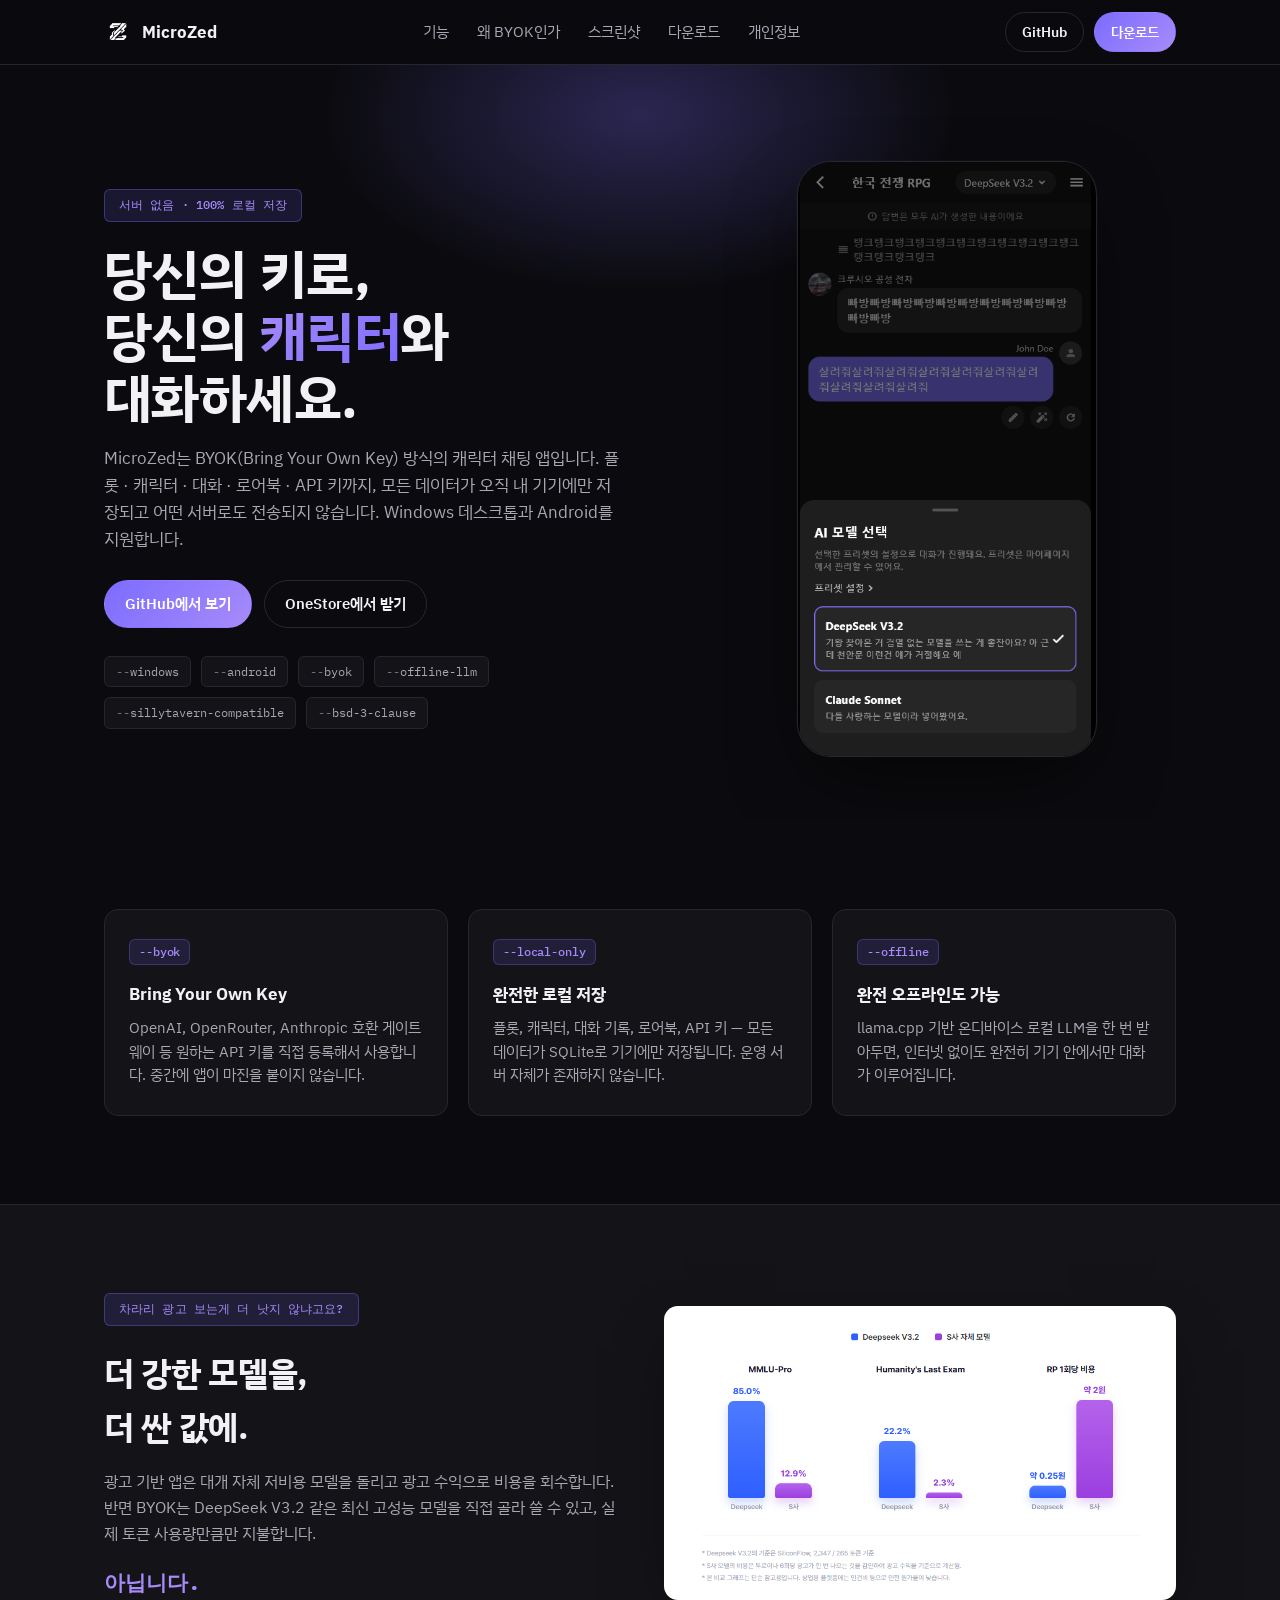
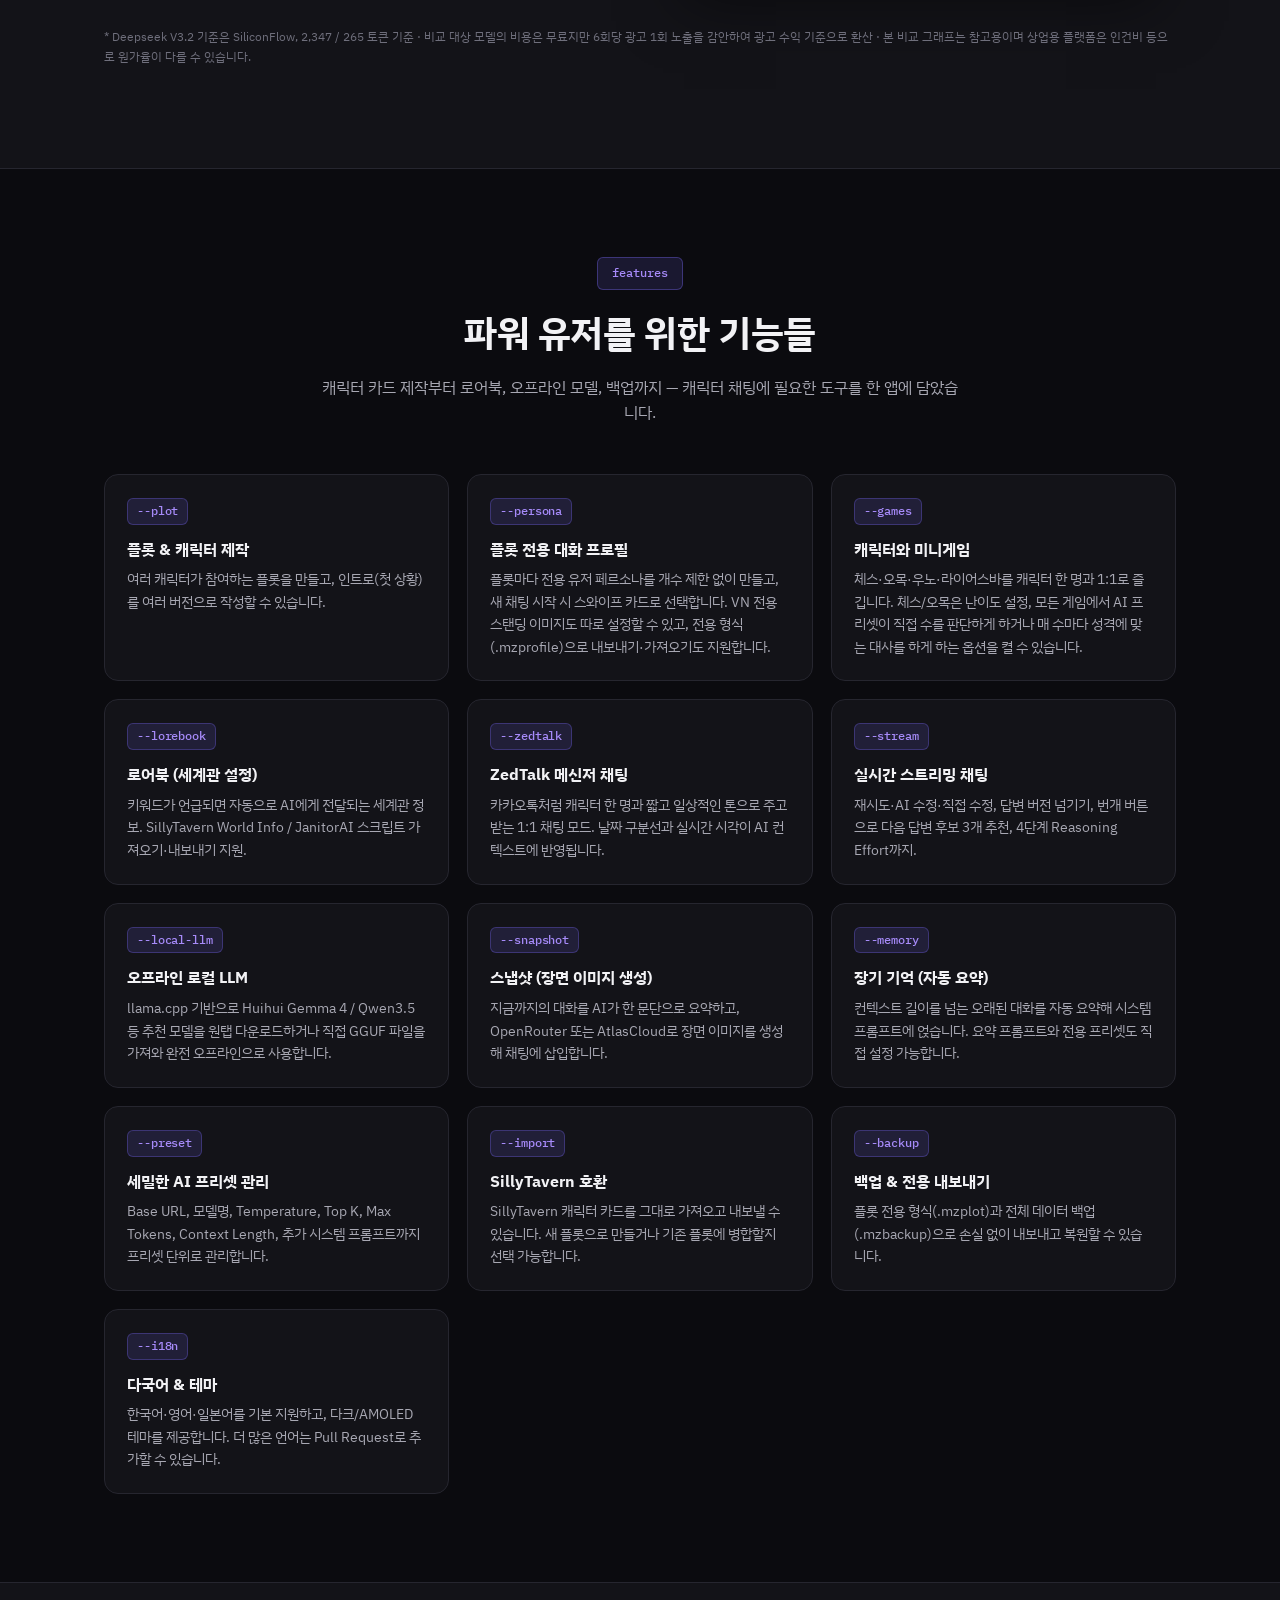
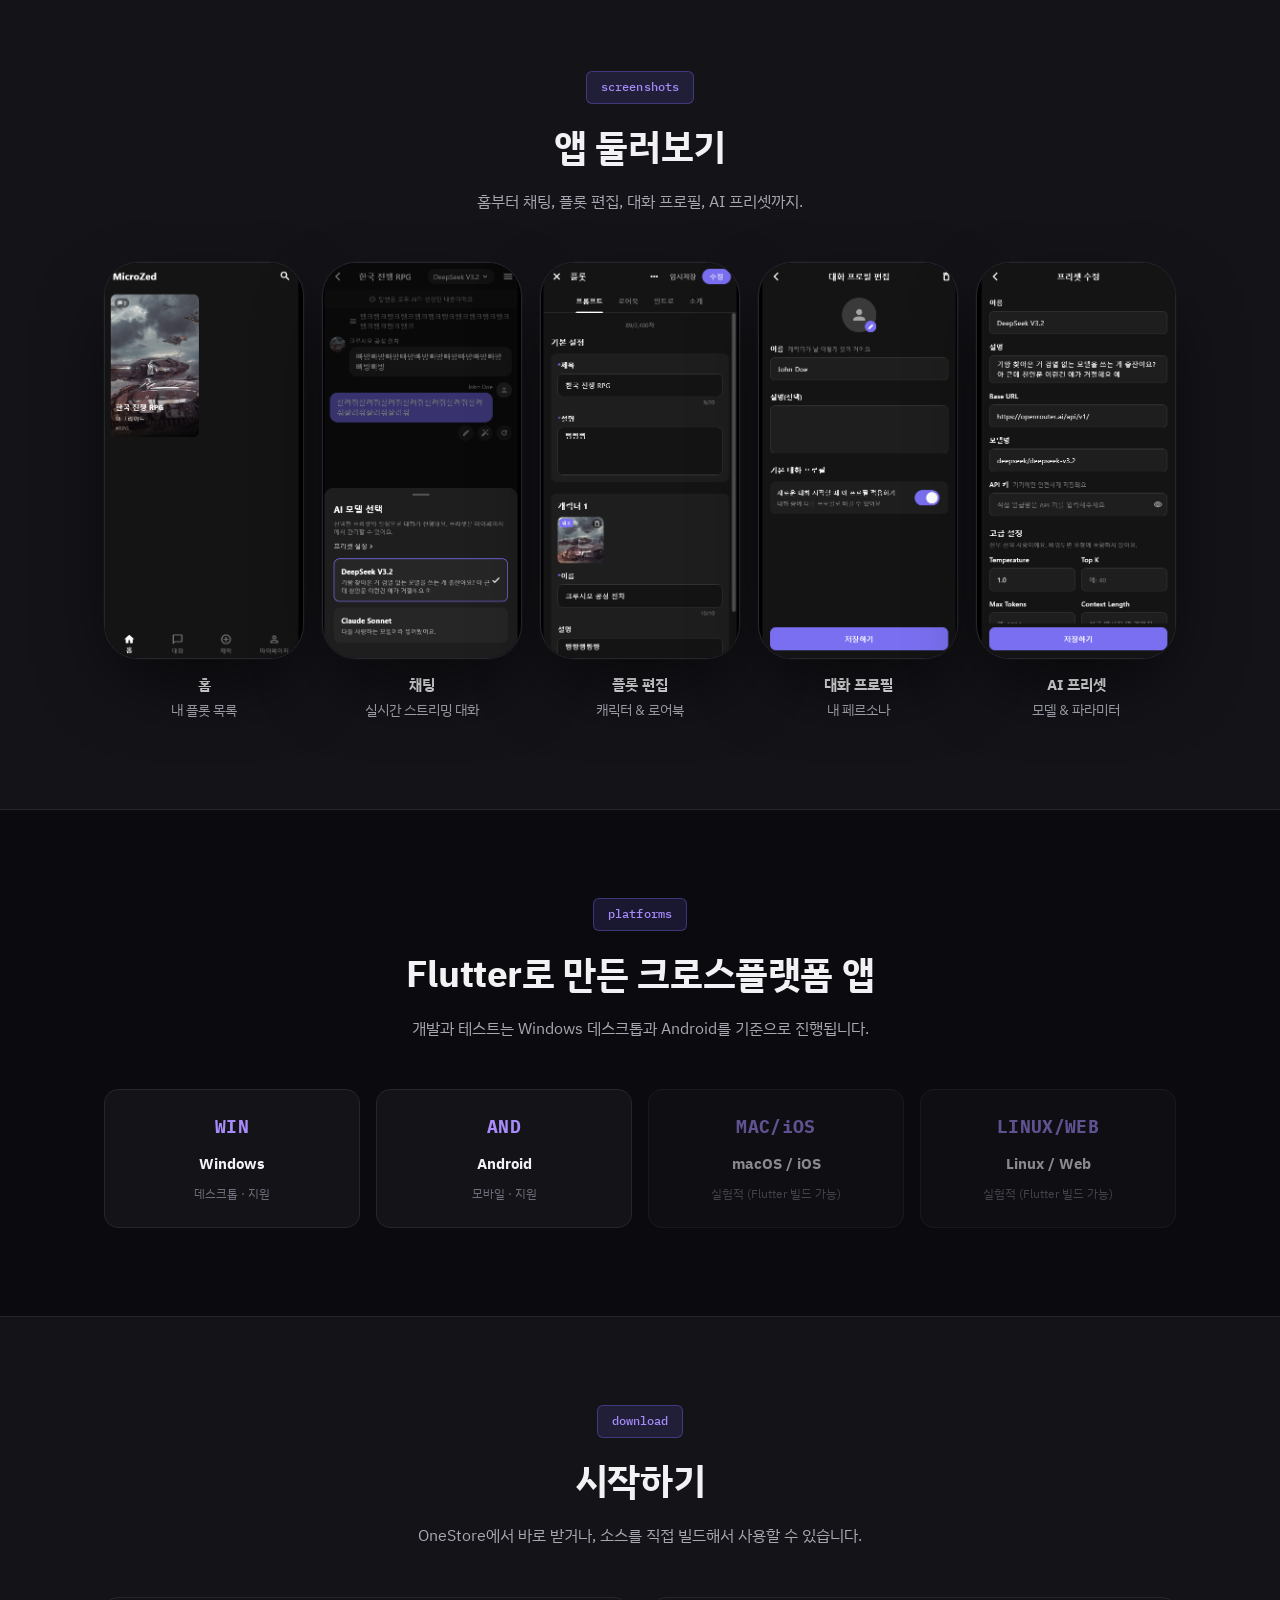
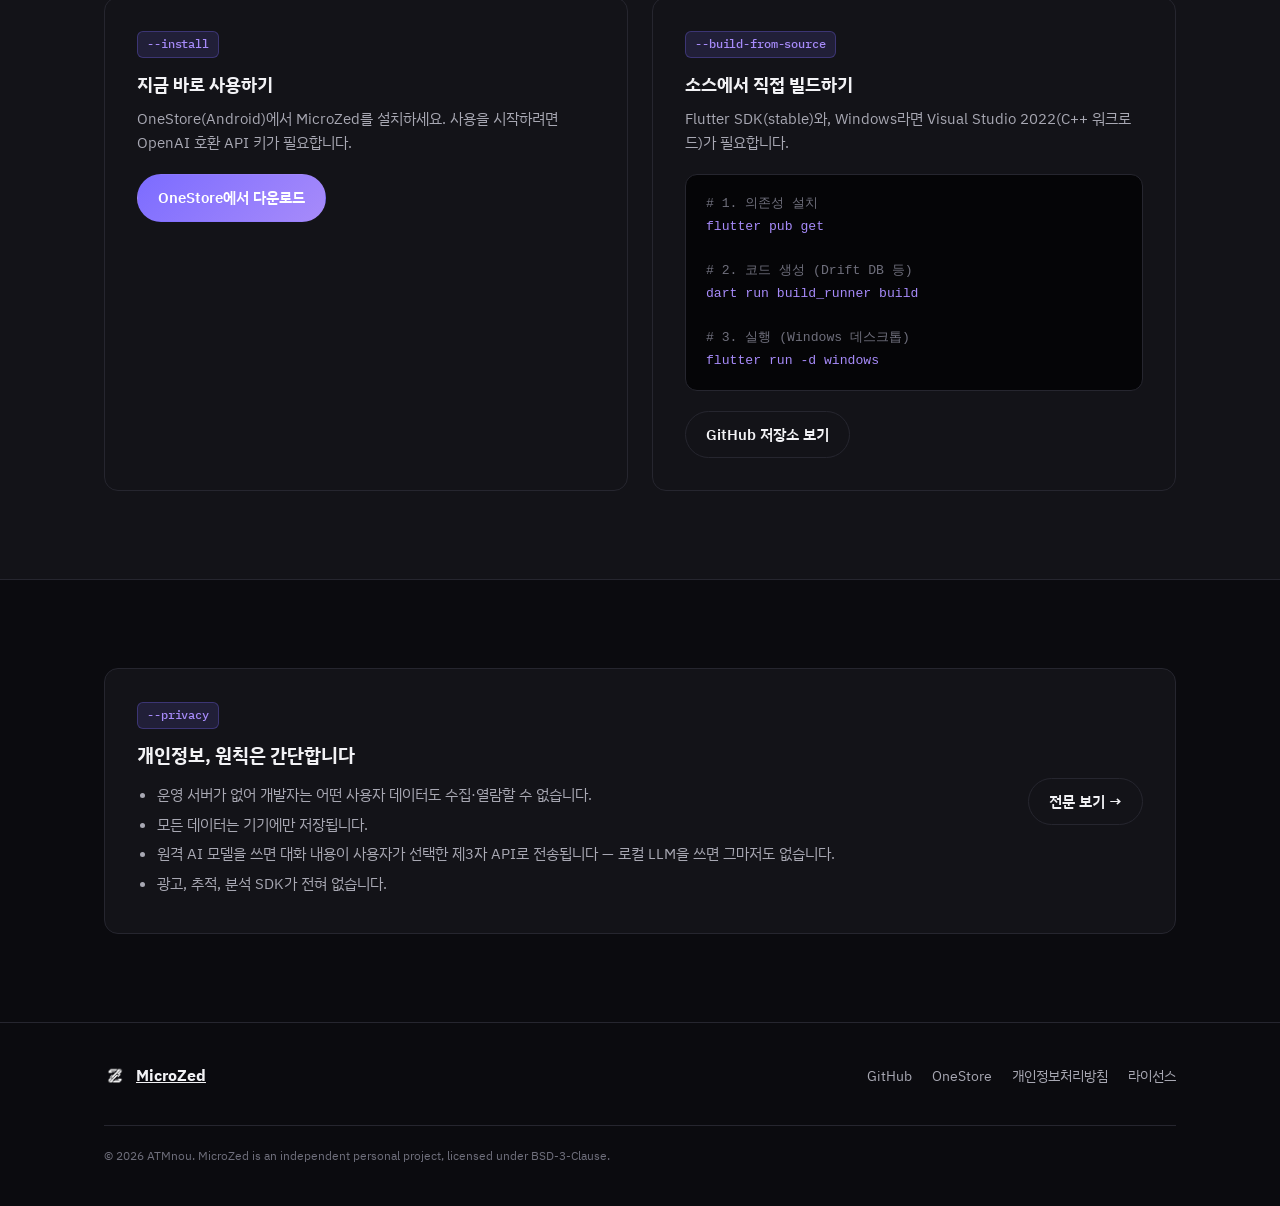
==== commit 3eaabf28: "1.4.0" ====
--- a/docs/index.html
+++ b/docs/index.html
@@ -132,7 +132,12 @@
             <div class="feature-card">
               <span class="flag">--persona</span>
               <h3>플롯 전용 대화 프로필</h3>
-              <p>플롯마다 전용 유저 페르소나를 개수 제한 없이 만들고, 새 채팅 시작 시 스와이프 카드로 선택합니다.</p>
+              <p>플롯마다 전용 유저 페르소나를 개수 제한 없이 만들고, 새 채팅 시작 시 스와이프 카드로 선택합니다. VN 전용 스탠딩 이미지도 따로 설정할 수 있고, 전용 형식(.mzprofile)으로 내보내기·가져오기도 지원합니다.</p>
+            </div>
+            <div class="feature-card">
+              <span class="flag">--games</span>
+              <h3>캐릭터와 미니게임</h3>
+              <p>체스·오목·우노·라이어스바를 캐릭터 한 명과 1:1로 즐깁니다. 체스/오목은 난이도 설정, 모든 게임에서 AI 프리셋이 직접 수를 판단하게 하거나 매 수마다 성격에 맞는 대사를 하게 하는 옵션을 켤 수 있습니다.</p>
             </div>
             <div class="feature-card">
               <span class="flag">--lorebook</span>
